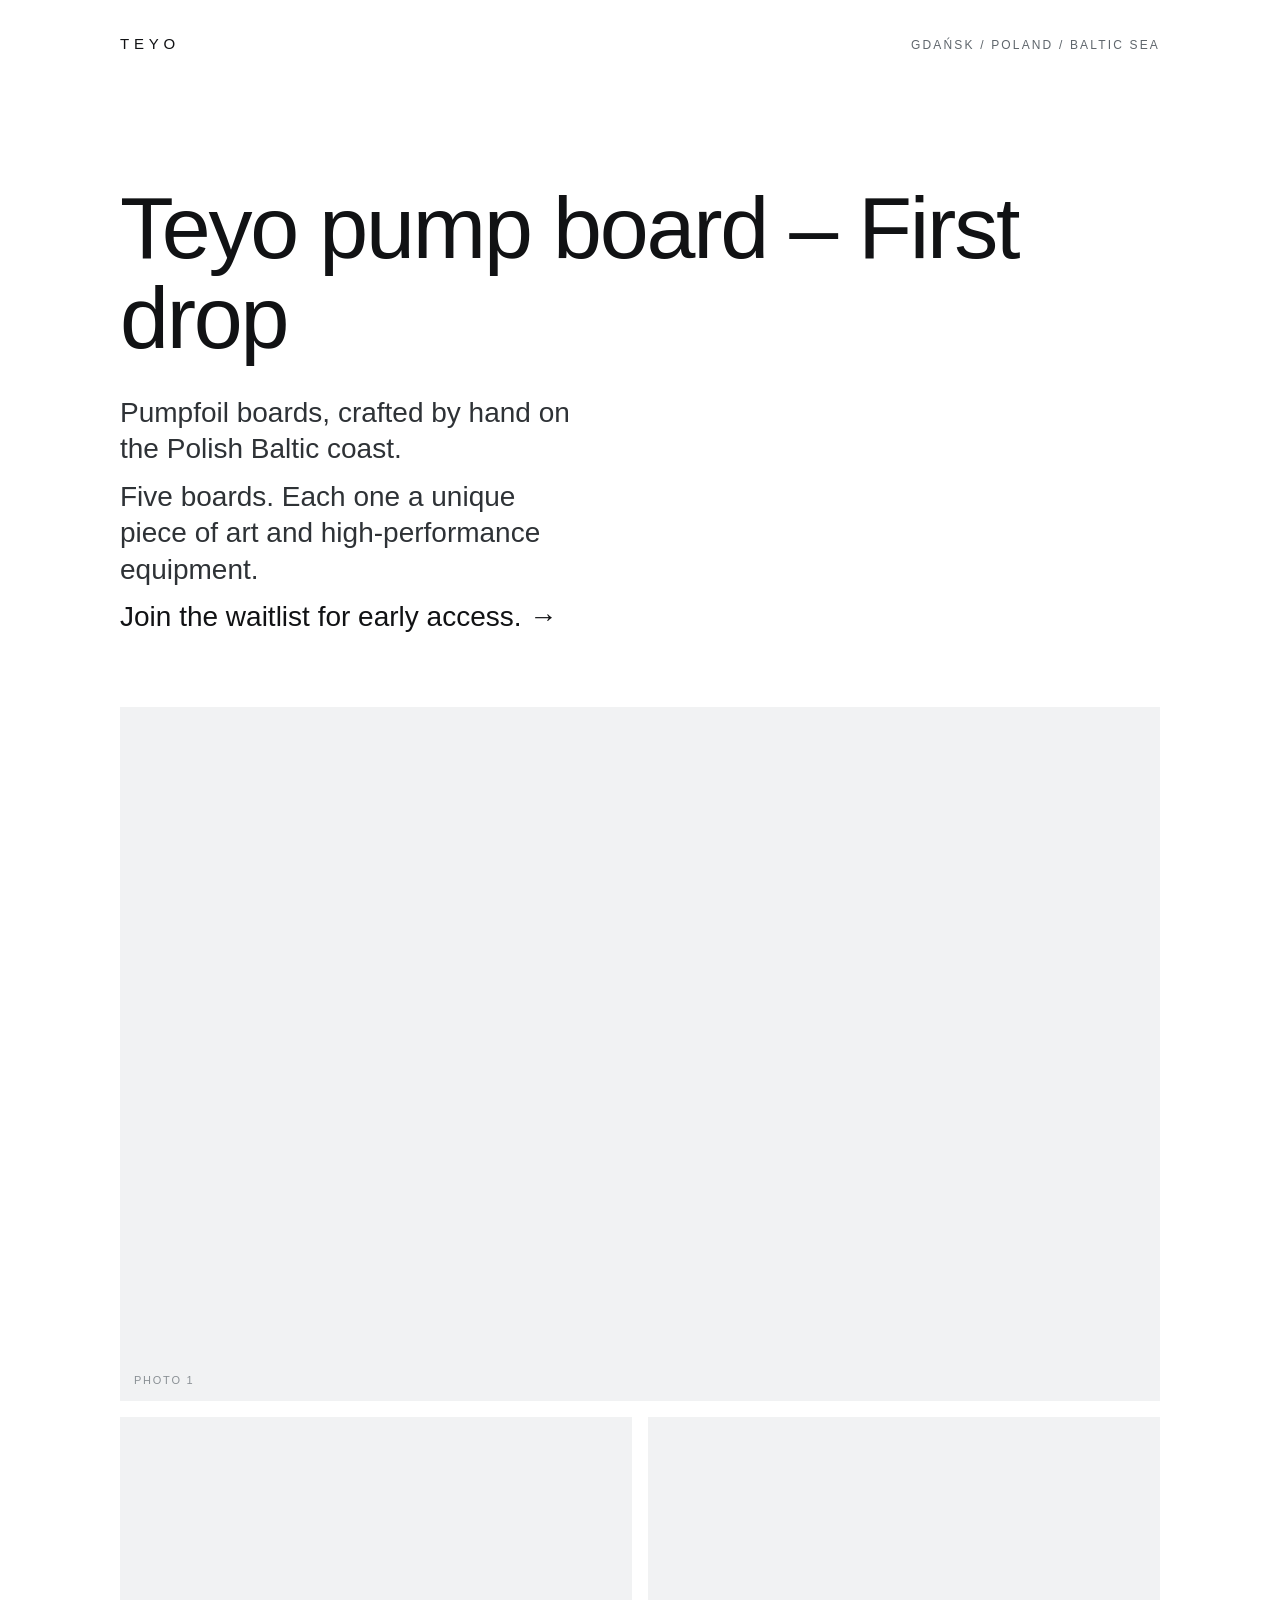
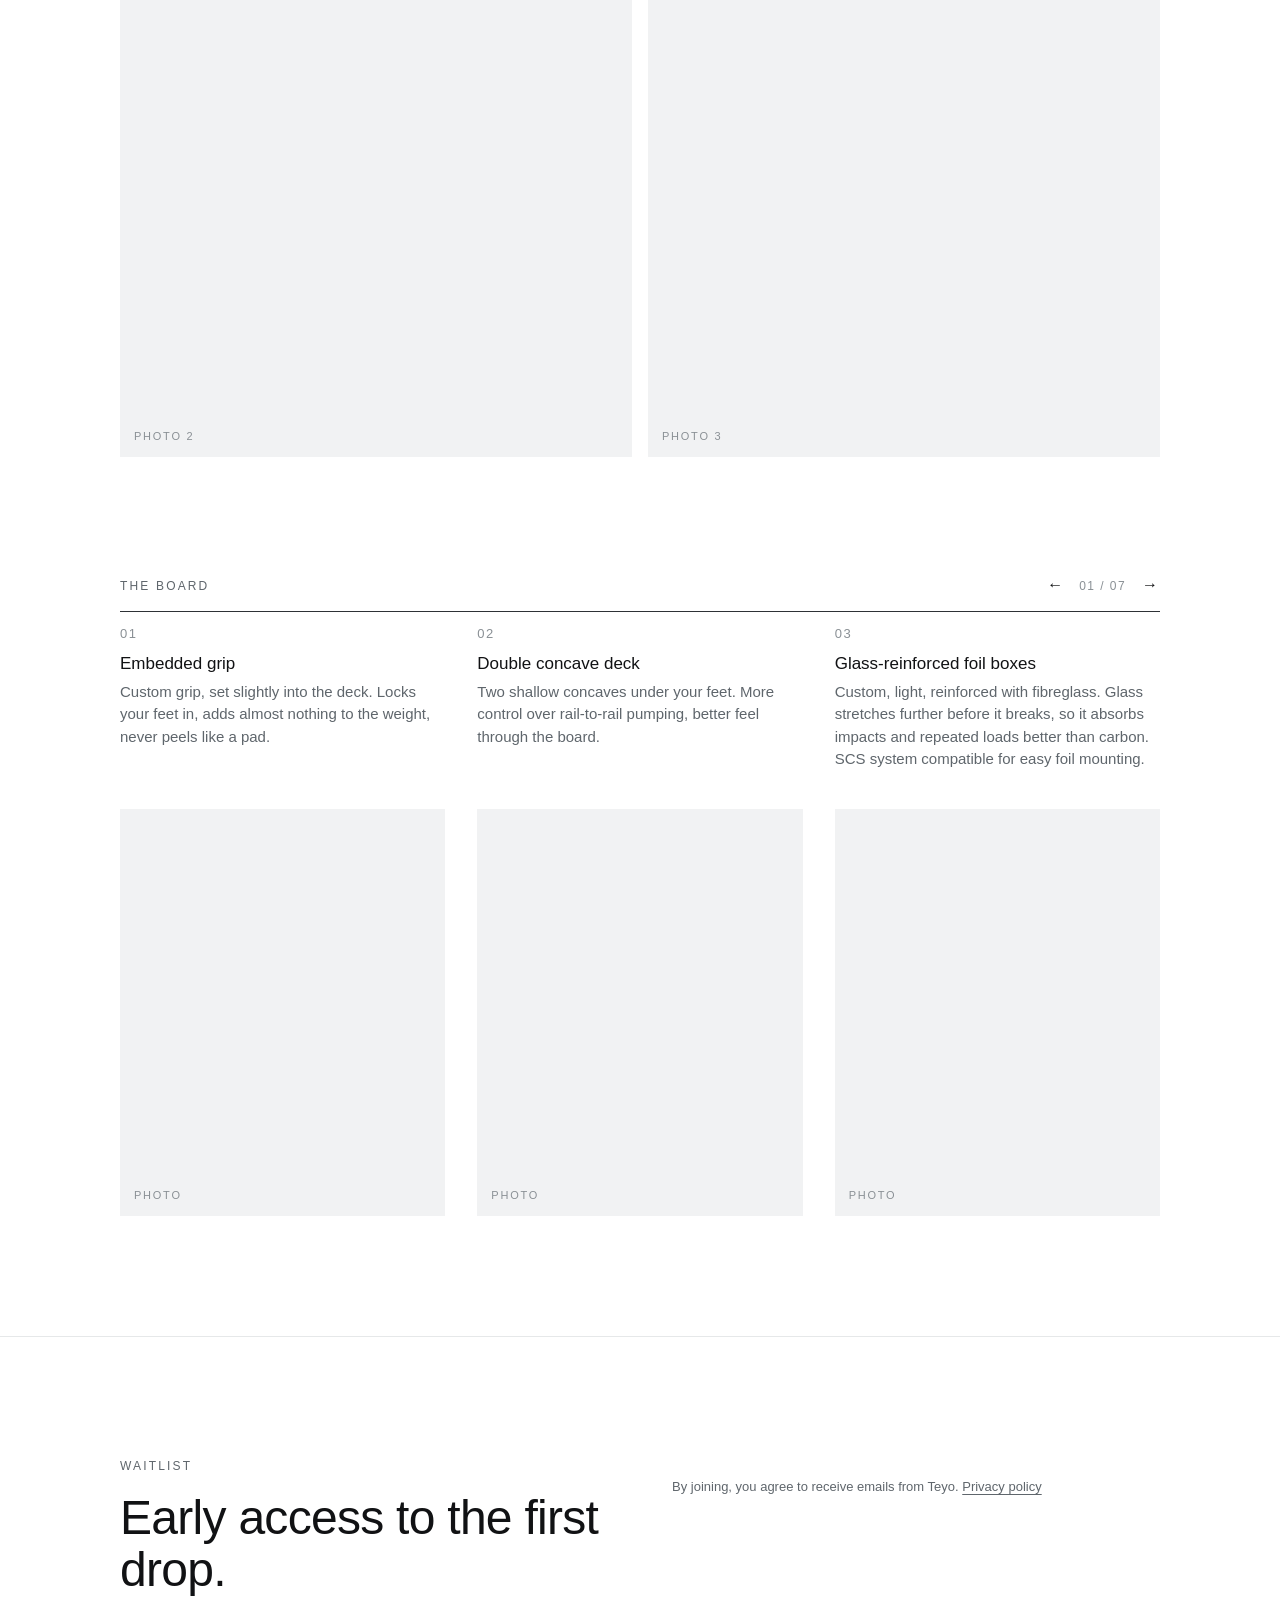
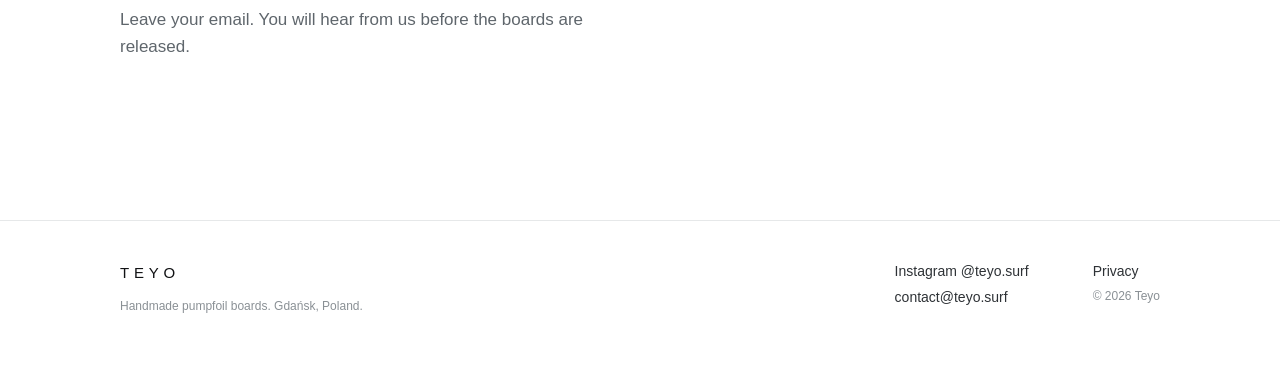
==== index.html @ 2f9813ae "Replace features with 7 board features Co-Authored-By: Claude Opus 5.5 <noreply@anthropic.com> Claud" ====
<!doctype html>
<html lang="en">
<head>
  <meta charset="utf-8">
  <meta name="viewport" content="width=device-width, initial-scale=1">
  <title>Teyo pump board – First drop</title>
  <meta name="description" content="Handmade pumpfoil boards from the Baltic coast, Gdańsk. First drop: five numbered boards. Join the waitlist for early access.">
  <link rel="canonical" href="https://teyo.surf/">
  <meta name="theme-color" content="#ffffff">

  <link rel="icon" href="favicon.svg" type="image/svg+xml">
  <link rel="icon" href="favicon-32.png" type="image/png" sizes="32x32">
  <link rel="apple-touch-icon" href="apple-touch-icon.png">

  <meta property="og:type" content="website">
  <meta property="og:site_name" content="Teyo">
  <meta property="og:url" content="https://teyo.surf/">
  <meta property="og:title" content="Teyo pump board – First drop">
  <meta property="og:description" content="Handmade pumpfoil boards from the Baltic coast. Five numbered boards. Join the waitlist for early access.">
  <meta property="og:image" content="https://teyo.surf/images/og.jpg">
  <meta property="og:image:width" content="1200">
  <meta property="og:image:height" content="630">
  <meta property="og:image:alt" content="Teyo pump board. First drop.">
  <meta property="og:locale" content="en_GB">
  <meta name="twitter:card" content="summary_large_image">

  <link rel="stylesheet" href="styles.css">
</head>
<body>
  <a class="skip" href="#waitlist">Skip to waitlist</a>

  <header class="topbar">
    <div class="wrap">
      <a class="wordmark" href="./">TEYO</a>
      <span class="label topbar__place">Gdańsk / Poland / Baltic sea</span>
    </div>
  </header>

  <main>
    <section class="intro">
      <div class="wrap">
        <h1>Teyo pump board – First drop</h1>
        <div class="intro__text">
          <p>Pumpfoil boards, crafted by hand on the Polish Baltic coast.</p>
          <p>Five boards. Each one a unique piece of art and high-performance equipment.</p>
          <p><a class="intro__link" href="#waitlist">Join the waitlist for early access. <span aria-hidden="true">&rarr;</span></a></p>
        </div>
      </div>
    </section>

    <!-- PHOTOS — put files at images/photo-1.jpg, photo-2.jpg, photo-3.jpg.
         Until a file exists, a grey placeholder is shown. Update alt text when you add them. -->
    <div class="wrap photos">
      <figure class="photo photo--wide" data-label="Photo 1">
        <img src="images/photo-1.jpg" alt="Teyo pump board" loading="lazy" onerror="this.remove()">
      </figure>
      <figure class="photo" data-label="Photo 2">
        <img src="images/photo-2.jpg" alt="Teyo pump board, detail" loading="lazy" onerror="this.remove()">
      </figure>
      <figure class="photo" data-label="Photo 3">
        <img src="images/photo-3.jpg" alt="Teyo pump board on the Baltic" loading="lazy" onerror="this.remove()">
      </figure>
    </div>

    <!-- FEATURES CAROUSEL
         Photos: images/feature-1.jpg … feature-7.jpg (grey placeholder until the file exists). -->
    <section class="features" aria-labelledby="features-label">
      <div class="wrap">
        <div class="features__head">
          <p class="label" id="features-label">The board</p>
          <div class="features__nav" hidden>
            <button type="button" class="features__btn" data-dir="-1" aria-label="Previous">&larr;</button>
            <span class="features__count" aria-live="polite">01 / 07</span>
            <button type="button" class="features__btn" data-dir="1" aria-label="Next">&rarr;</button>
          </div>
        </div>
        <ol class="features__track" tabindex="0">
          <li class="feature">
            <span class="feature__no">01</span>
            <h3 class="feature__title">Embedded grip</h3>
            <p class="feature__text">Custom grip, set slightly into the deck. Locks your feet in, adds almost nothing to the weight, never peels like a pad.</p>
            <figure class="photo feature__photo" data-label="Photo">
              <img src="images/feature-1.jpg" alt="" loading="lazy" onerror="this.remove()">
            </figure>
          </li>
          <li class="feature">
            <span class="feature__no">02</span>
            <h3 class="feature__title">Double concave deck</h3>
            <p class="feature__text">Two shallow concaves under your feet. More control over rail-to-rail pumping, better feel through the board.</p>
            <figure class="photo feature__photo" data-label="Photo">
              <img src="images/feature-2.jpg" alt="" loading="lazy" onerror="this.remove()">
            </figure>
          </li>
          <li class="feature">
            <span class="feature__no">03</span>
            <h3 class="feature__title">Glass-reinforced foil boxes</h3>
            <p class="feature__text">Custom, light, reinforced with fibreglass. Glass stretches further before it breaks, so it absorbs impacts and repeated loads better than carbon. SCS system compatible for easy foil mounting.</p>
            <figure class="photo feature__photo" data-label="Photo">
              <img src="images/feature-3.jpg" alt="" loading="lazy" onerror="this.remove()">
            </figure>
          </li>
          <li class="feature">
            <span class="feature__no">04</span>
            <h3 class="feature__title">Bottom channels</h3>
            <p class="feature__text">Longitudinal channels laminated into the bottom work as ribs, reinforcing the bottom skin and adding torsional stiffness while keeping the weight down.</p>
            <figure class="photo feature__photo" data-label="Photo">
              <img src="images/feature-4.jpg" alt="" loading="lazy" onerror="this.remove()">
            </figure>
          </li>
          <li class="feature">
            <span class="feature__no">05</span>
            <h3 class="feature__title">Original artwork</h3>
            <p class="feature__text">Every graphic is drawn by hand by the shaper, a painter by training, so no two boards look the same. A board with a soul, built first and foremost for top performance on the water.</p>
            <figure class="photo feature__photo" data-label="Photo">
              <img src="images/feature-5.jpg" alt="" loading="lazy" onerror="this.remove()">
            </figure>
          </li>
          <li class="feature">
            <span class="feature__no">06</span>
            <h3 class="feature__title">Durable carbon–PVC sandwich</h3>
            <p class="feature__text">A dense, closed-cell 80 kg/m³ PVC foam core. With carbon skins top and bottom, reinforced under the foil boxes, it forms a stiff, durable sandwich that does not soak up water.</p>
            <figure class="photo feature__photo" data-label="Photo">
              <img src="images/feature-6.jpg" alt="" loading="lazy" onerror="this.remove()">
            </figure>
          </li>
          <li class="feature">
            <span class="feature__no">07</span>
            <h3 class="feature__title">Light by design</h3>
            <p class="feature__text">Every gram was questioned, from the core to the grip. Less mass means less inertia: the board reacts instantly to every pump, carries speed more efficiently and swings naturally under your feet.</p>
            <figure class="photo feature__photo" data-label="Photo">
              <img src="images/feature-7.jpg" alt="" loading="lazy" onerror="this.remove()">
            </figure>
          </li>
        </ol>
      </div>
    </section>

    <section class="waitlist" id="waitlist" aria-labelledby="waitlist-title">
      <div class="wrap">
        <div>
          <p class="label">Waitlist</p>
          <h2 id="waitlist-title">Early access to the first drop.</h2>
          <p class="waitlist__lead">Leave your email. You will hear from us before the boards are released.</p>
        </div>

        <div class="waitlist__form">
          <!-- KIT FORM (JavaScript embed) -->
          <script async data-uid="64d6f48a3a" src="https://teyo-surf.kit.com/64d6f48a3a/index.js"></script>
          <!-- END KIT FORM -->

          <p class="waitlist__note">By joining, you agree to receive emails from Teyo. <a href="privacy.html">Privacy policy</a></p>
        </div>
      </div>
    </section>
  </main>

  <footer class="footer">
    <div class="wrap footer__grid">
      <div>
        <a class="wordmark" href="./">TEYO</a>
        <p class="footer__small">Handmade pumpfoil boards. Gdańsk, Poland.</p>
      </div>
      <ul>
        <li><a href="https://www.instagram.com/teyo.surf/" rel="noopener">Instagram @teyo.surf</a></li>
        <li><a href="mailto:contact@teyo.surf">contact@teyo.surf</a></li>
      </ul>
      <ul>
        <li><a href="privacy.html">Privacy</a></li>
        <li class="footer__small">© 2026 Teyo</li>
      </ul>
    </div>
  </footer>

  <script>
    (function () {
      var track = document.querySelector('.features__track');
      var nav = document.querySelector('.features__nav');
      var count = document.querySelector('.features__count');
      var items = track.children;
      var total = String(items.length).padStart(2, '0');
      function step() { return items[1].offsetLeft - items[0].offsetLeft; }
      function update() {
        nav.hidden = track.scrollWidth <= track.clientWidth + 1;
        var i = Math.round(track.scrollLeft / step());
        if (track.scrollLeft + track.clientWidth >= track.scrollWidth - 2) i = items.length - 1;
        count.textContent = String(i + 1).padStart(2, '0') + ' / ' + total;
      }
      nav.addEventListener('click', function (e) {
        var b = e.target.closest('button');
        if (b) track.scrollBy({ left: step() * b.dataset.dir, behavior: 'smooth' });
      });
      track.addEventListener('scroll', update, { passive: true });
      window.addEventListener('resize', update);
      update();
    })();
  </script>
</body>
</html>
---- styles.css ----
/* Teyo — teyo.surf */

:root {
  --black: #111214;
  --graphite: #2e3236;
  --grey-1: #5f666c;
  --grey-2: #8a9095;
  --grey-3: #c9cdd0;
  --grey-4: #e6e8e9;
  --grey-5: #f1f2f3;
  --white: #ffffff;

  --font: -apple-system, BlinkMacSystemFont, "Helvetica Neue", Helvetica, Arial, sans-serif;
  --gutter: 20px;
  --max: 1120px;
}

*,
*::before,
*::after { box-sizing: border-box; }

html { -webkit-text-size-adjust: 100%; }

body {
  margin: 0;
  font-family: var(--font);
  font-size: 17px;
  line-height: 1.55;
  color: var(--graphite);
  background: var(--white);
  -webkit-font-smoothing: antialiased;
}

img { display: block; max-width: 100%; }

a { color: inherit; text-underline-offset: 3px; text-decoration-thickness: 1px; }
a:hover { opacity: .65; }

:focus-visible { outline: 1px solid currentColor; outline-offset: 3px; }

.wrap {
  width: 100%;
  max-width: var(--max);
  margin: 0 auto;
  padding: 0 var(--gutter);
}

.label {
  margin: 0;
  font-size: 12px;
  letter-spacing: .18em;
  text-transform: uppercase;
  color: var(--grey-1);
}

.wordmark {
  font-size: 15px;
  font-weight: 500;
  letter-spacing: .32em;
  text-decoration: none;
  color: var(--black);
}

.skip { position: absolute; left: -9999px; }
.skip:focus { left: var(--gutter); top: 12px; z-index: 10; background: var(--white); padding: 6px 10px; }

/* Top bar */

.topbar .wrap {
  display: flex;
  justify-content: space-between;
  align-items: baseline;
  gap: 16px;
  padding-top: 22px;
  padding-bottom: 22px;
}

.topbar__place { text-align: right; }

/* Intro */

.intro { padding: 56px 0 48px; }

.intro h1 {
  margin: 0 0 32px;
  font-size: clamp(38px, 10vw, 88px);
  font-weight: 300;
  line-height: 1.02;
  letter-spacing: -.025em;
  color: var(--black);
}

.intro h1 span { display: block; color: var(--grey-1); }

.intro__text {
  max-width: 30ch;
  font-size: clamp(20px, 4.6vw, 28px);
  font-weight: 300;
  line-height: 1.3;
}

.intro__text p { margin: 0 0 .4em; }
.intro__text p:last-child { margin: 0; }

.intro__link {
  color: var(--black);
  text-decoration: none;
}
.intro__link span { display: inline-block; transition: transform .2s; }
.intro__link:hover { opacity: 1; }
.intro__link:hover span { transform: translateX(4px); }

/* Photos — grey placeholder until the image file exists */

.photos {
  display: grid;
  gap: 12px;
  padding-bottom: 72px;
}

.photo {
  position: relative;
  margin: 0;
  aspect-ratio: 4 / 5;
  background: var(--grey-5);
  overflow: hidden;
}

.photo--wide { aspect-ratio: 3 / 2; }

.photo::before {
  content: attr(data-label);
  position: absolute;
  left: 14px;
  bottom: 12px;
  font-size: 11px;
  letter-spacing: .16em;
  text-transform: uppercase;
  color: var(--grey-2);
}

.photo img {
  position: absolute;
  inset: 0;
  width: 100%;
  height: 100%;
  object-fit: cover;
}

/* Features carousel */

.features { padding-bottom: 88px; }

.features__head {
  display: flex;
  justify-content: space-between;
  align-items: baseline;
  gap: 16px;
}

.features__head .label { white-space: nowrap; }

.features__nav {
  display: flex;
  align-items: baseline;
  gap: 14px;
}
.features__nav[hidden] { display: none; }

.features__btn {
  padding: 0 2px;
  font: inherit;
  font-size: 16px;
  line-height: 1;
  color: var(--black);
  background: none;
  border: 0;
  cursor: pointer;
}
.features__btn:hover { opacity: .55; }

.features__count {
  white-space: nowrap;
  font-size: 12px;
  letter-spacing: .12em;
  color: var(--grey-2);
  font-variant-numeric: tabular-nums;
}

.features__track {
  display: grid;
  grid-auto-flow: column;
  grid-auto-columns: 78%;
  gap: 24px;
  margin: 16px 0 0;
  padding: 0;
  list-style: none;
  border-top: 1px solid var(--graphite);
  overflow-x: auto;
  scroll-snap-type: x mandatory;
  overscroll-behavior-x: contain;
  scrollbar-width: none;
}
.features__track::-webkit-scrollbar { display: none; }

.feature {
  display: flex;
  flex-direction: column;
  padding-top: 12px;
  scroll-snap-align: start;
}

.feature__no {
  display: block;
  font-size: 13px;
  letter-spacing: .12em;
  color: var(--grey-2);
  font-variant-numeric: tabular-nums;
}

.feature__title {
  margin: 6px 0 4px;
  font-size: 17px;
  font-weight: 500;
  color: var(--black);
}

.feature__photo { margin-top: 16px; }

.feature__text {
  flex: 1;
  margin: 0;
  font-size: 15px;
  line-height: 1.5;
  color: var(--grey-1);
}

@media (min-width: 760px) {
  .features { padding-bottom: 120px; }
  .features__track {
    grid-auto-columns: calc((100% - 2 * 32px) / 3);
    gap: 32px;
  }
}

/* Waitlist */

.waitlist {
  border-top: 1px solid var(--grey-4);
  padding: 72px 0 88px;
}

.waitlist h2 {
  margin: 16px 0 10px;
  font-size: clamp(30px, 7vw, 48px);
  font-weight: 300;
  line-height: 1.1;
  letter-spacing: -.015em;
  color: var(--black);
}

.waitlist__lead { margin: 0 0 32px; color: var(--grey-1); }

.waitlist__form { max-width: 460px; }

.waitlist__note {
  margin: 20px 0 0;
  font-size: 13px;
  color: var(--grey-1);
}

/* Footer */

.footer {
  border-top: 1px solid var(--grey-4);
  padding: 40px 0 44px;
  font-size: 14px;
}

.footer__grid { display: grid; gap: 18px; }

.footer ul { margin: 0; padding: 0; list-style: none; }
.footer li + li { margin-top: 4px; }
.footer a { text-decoration: none; }
.footer a:hover { text-decoration: underline; opacity: 1; }
.footer__small { color: var(--grey-2); font-size: 12px; }

@media (min-width: 760px) {
  :root { --gutter: 40px; }

  .topbar .wrap { padding-top: 32px; padding-bottom: 32px; }
  .intro { padding: 96px 0 72px; }

  .photos {
    grid-template-columns: 1fr 1fr;
    gap: 16px;
    padding-bottom: 120px;
  }
  .photo--wide { grid-column: 1 / -1; }

  .waitlist { padding: 120px 0 128px; }
  .waitlist .wrap {
    display: grid;
    grid-template-columns: 1fr 1fr;
    gap: 64px;
  }

  .footer__grid {
    grid-template-columns: 1fr auto auto;
    gap: 64px;
    align-items: start;
  }
}

/* Privacy page */

.legal { padding: 40px 0 96px; }
.legal .wrap { max-width: 720px; }

.legal h1 {
  margin: 0 0 8px;
  font-size: clamp(32px, 7vw, 48px);
  font-weight: 300;
  letter-spacing: -.015em;
  line-height: 1.1;
  color: var(--black);
}

.legal h2 {
  margin: 44px 0 10px;
  font-size: 13px;
  font-weight: 500;
  letter-spacing: .14em;
  text-transform: uppercase;
  color: var(--black);
}

.legal ul { padding-left: 1.1em; }
.legal li { margin-bottom: 4px; }
.legal .updated { color: var(--grey-2); font-size: 14px; margin: 0; }

/* Kit form overrides
   Kit ships its own styles (and inline styles), so these use !important.
   Works for both the JavaScript embed and the HTML embed. */

.waitlist .formkit-form {
  max-width: none !important;
  margin: 0 !important;
  padding: 0 !important;
  background: transparent !important;
  border: 0 !important;
  border-radius: 0 !important;
  box-shadow: none !important;
  font-family: var(--font) !important;
  color: var(--graphite) !important;
}

.waitlist .formkit-form [data-style],
.waitlist .formkit-form .formkit-column {
  display: block !important;
  width: 100% !important;
  min-height: 0 !important;
  margin: 0 !important;
  padding: 0 !important;
  background: none !important;
}

.waitlist .formkit-form .formkit-header,
.waitlist .formkit-form .formkit-subheader,
.waitlist .formkit-form .formkit-guarantee,
.waitlist .formkit-form .formkit-disclaimer,
.waitlist .formkit-form .formkit-background { display: none !important; }

.waitlist .formkit-form .formkit-fields,
.waitlist .formkit-form [data-element="fields"] {
  display: flex !important;
  flex-direction: column !important;
  flex-wrap: nowrap !important;
  gap: 12px !important;
  margin: 0 !important;
}

.waitlist .formkit-form .formkit-field,
.waitlist .formkit-form .formkit-submit {
  flex: 0 0 auto !important;
  width: 100% !important;
  margin: 0 !important;
}

.waitlist .formkit-form .formkit-input,
.waitlist .formkit-form .formkit-select,
.waitlist .formkit-form select,
.waitlist .formkit-form input[type="text"],
.waitlist .formkit-form input[type="email"] {
  width: 100% !important;
  height: 52px !important;
  margin: 0 !important;
  padding: 0 2px !important;
  font-family: var(--font) !important;
  font-size: 17px !important;
  font-weight: 400 !important;
  line-height: 1.3 !important;
  color: var(--black) !important;
  background: transparent !important;
  border: 0 !important;
  border-bottom: 1px solid var(--grey-3) !important;
  border-radius: 0 !important;
  box-shadow: none !important;
  outline: none !important;
  -webkit-appearance: none !important;
  appearance: none !important;
}

.waitlist .formkit-form .formkit-input::placeholder {
  color: var(--grey-2) !important;
  opacity: 1 !important;
}

.waitlist .formkit-form .formkit-input:focus,
.waitlist .formkit-form select:focus {
  border-bottom-color: var(--black) !important;
}

.waitlist .formkit-form select {
  padding-right: 28px !important;
  background-image: url("data:image/svg+xml,%3Csvg xmlns='http://www.w3.org/2000/svg' width='12' height='8' viewBox='0 0 12 8'%3E%3Cpath d='M1 1l5 5 5-5' fill='none' stroke='%238a9095' stroke-width='1.2'/%3E%3C/svg%3E") !important;
  background-repeat: no-repeat !important;
  background-position: right 4px center !important;
  cursor: pointer;
}

.waitlist .formkit-form .formkit-input:-webkit-autofill {
  -webkit-text-fill-color: var(--black) !important;
  -webkit-box-shadow: 0 0 0 100px var(--white) inset !important;
}

.waitlist .formkit-form .formkit-submit {
  position: relative !important;
  height: 52px !important;
  margin-top: 16px !important;
  padding: 0 24px !important;
  font-family: var(--font) !important;
  font-size: 13px !important;
  font-weight: 500 !important;
  letter-spacing: .18em !important;
  text-transform: uppercase !important;
  color: var(--white) !important;
  background: var(--black) !important;
  border: 1px solid var(--black) !important;
  border-radius: 0 !important;
  box-shadow: none !important;
  cursor: pointer;
  transition: background .2s, color .2s;
}

.waitlist .formkit-form .formkit-submit:hover {
  color: var(--black) !important;
  background: transparent !important;
}

.waitlist .formkit-form .formkit-submit > span {
  display: block !important;
  padding: 0 !important;
  background: none !important;
  transition: none !important;
}

.waitlist .formkit-form .formkit-submit:hover > span,
.waitlist .formkit-form .formkit-submit:focus > span { background: none !important; }

.waitlist .formkit-form .formkit-spinner { display: none; }
.waitlist .formkit-form[data-active] .formkit-spinner { display: flex; }

.waitlist .formkit-form .formkit-alert {
  margin: 0 0 16px !important;
  padding: 12px 14px !important;
  font-size: 14px !important;
  text-align: left !important;
  border-radius: 0 !important;
  list-style: none !important;
}

.waitlist .formkit-form .formkit-alert:empty { display: none !important; }

.waitlist .formkit-form .formkit-alert-success {
  color: var(--graphite) !important;
  background: var(--grey-5) !important;
  border: 1px solid var(--grey-4) !important;
}

.waitlist .formkit-form .formkit-alert-error {
  color: var(--graphite) !important;
  background: transparent !important;
  border: 1px solid var(--grey-3) !important;
}

.waitlist .formkit-form .formkit-powered-by-convertkit-container {
  justify-content: flex-start !important;
  margin: 12px 0 0 !important;
  opacity: .4;
}

.waitlist .formkit-form .formkit-powered-by-convertkit {
  transform: scale(.65) !important;
  transform-origin: left center !important;
}
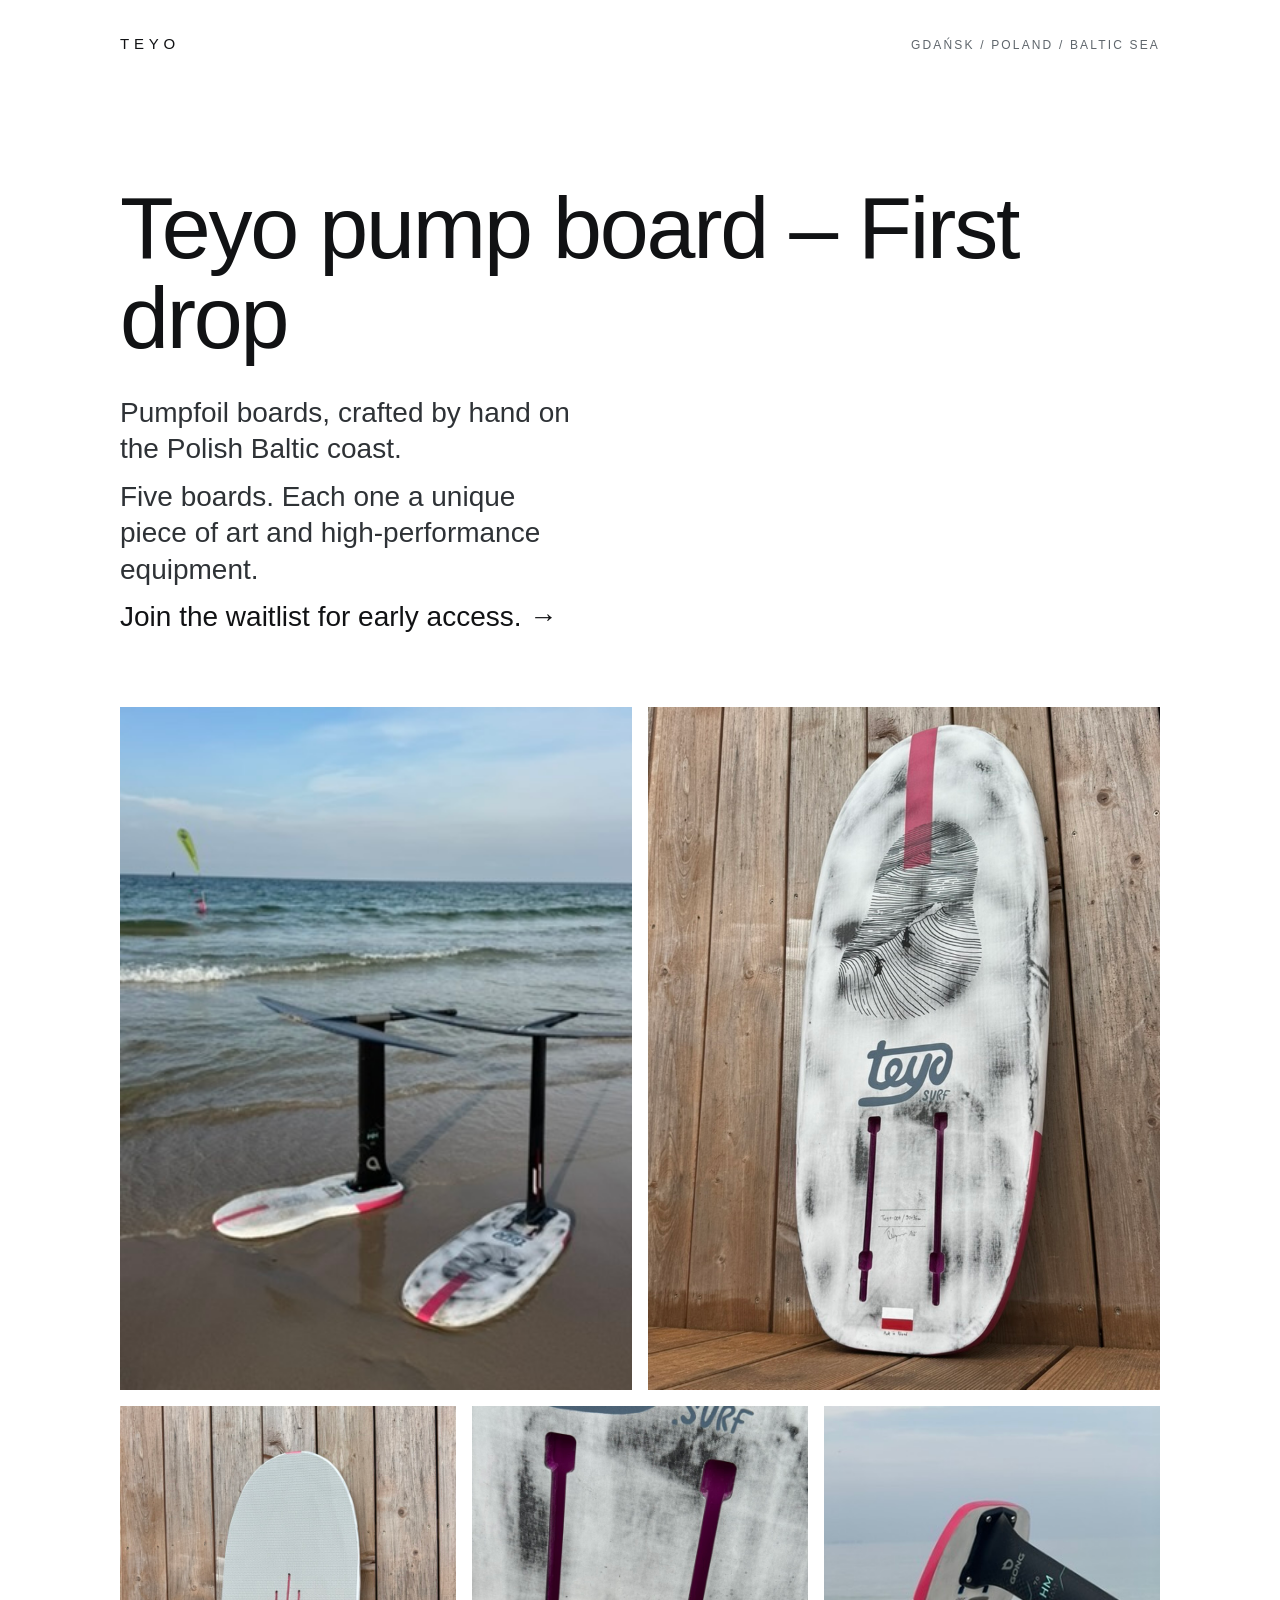
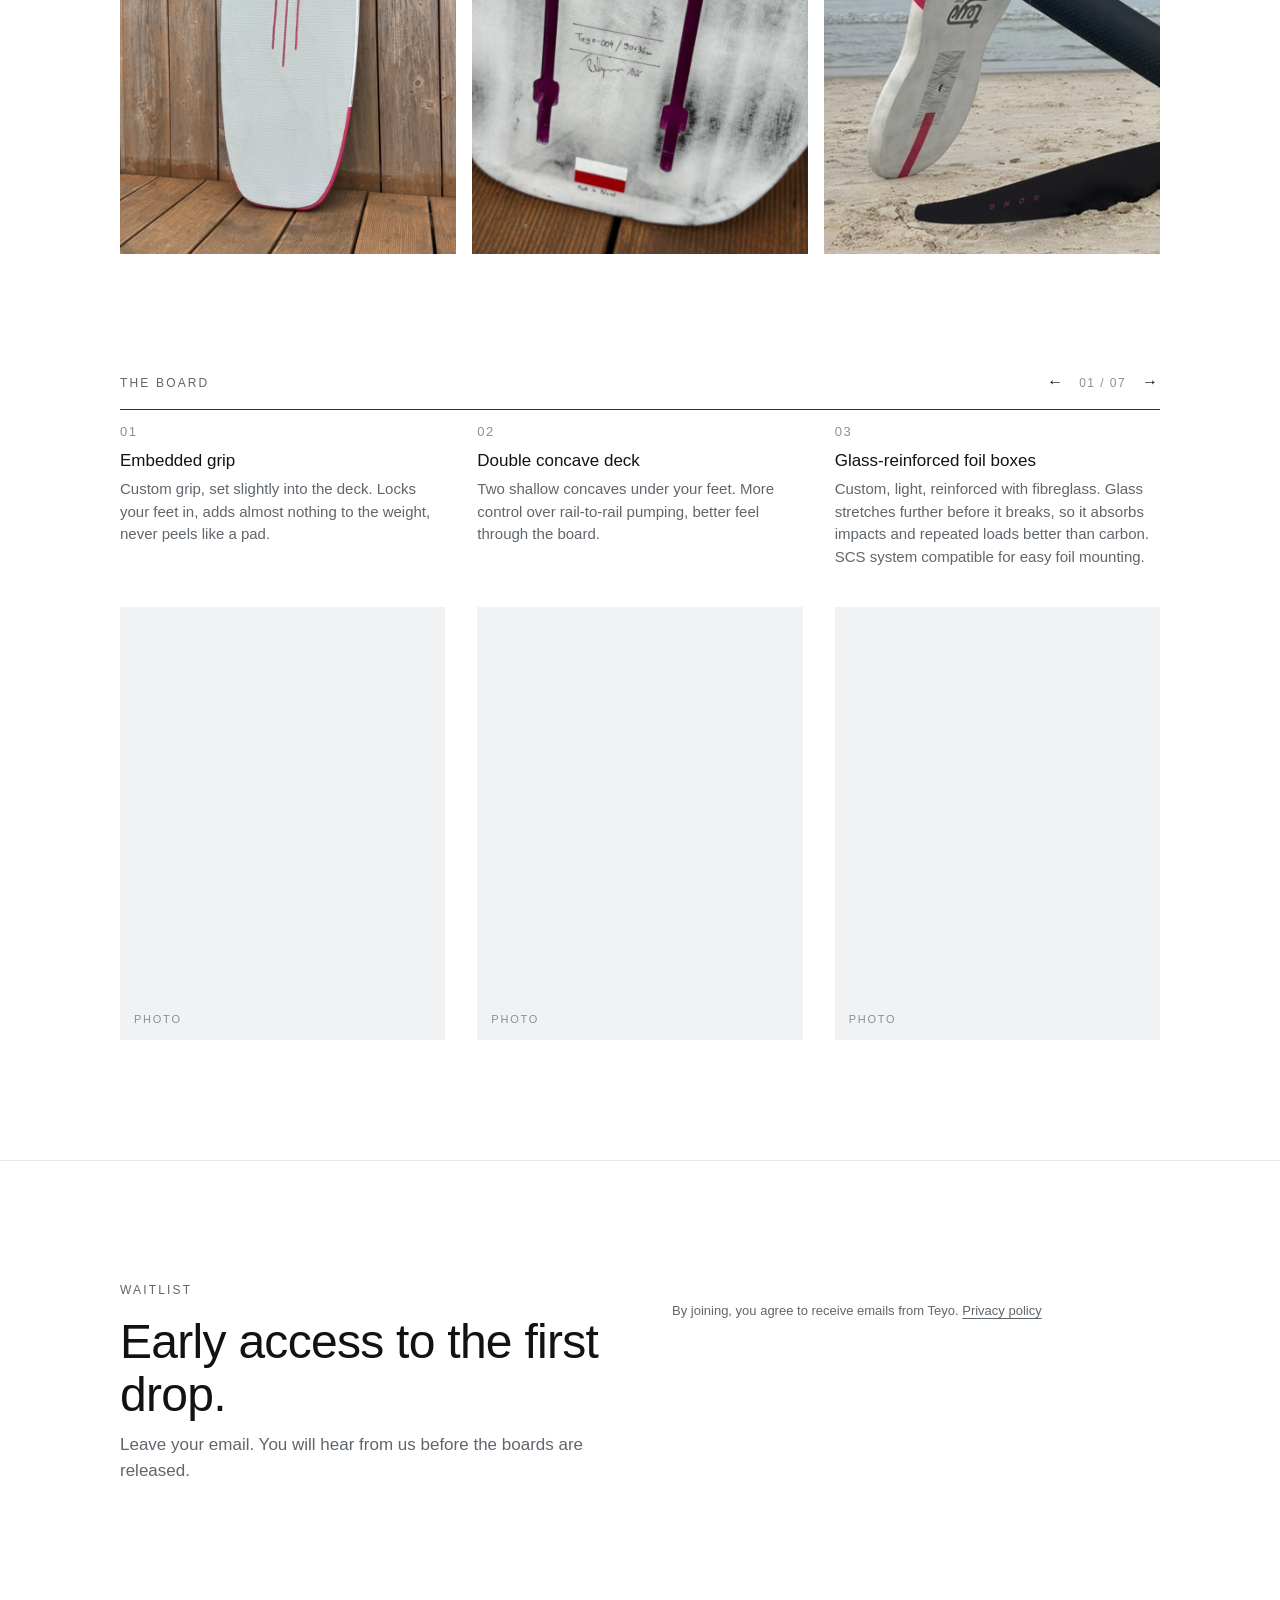
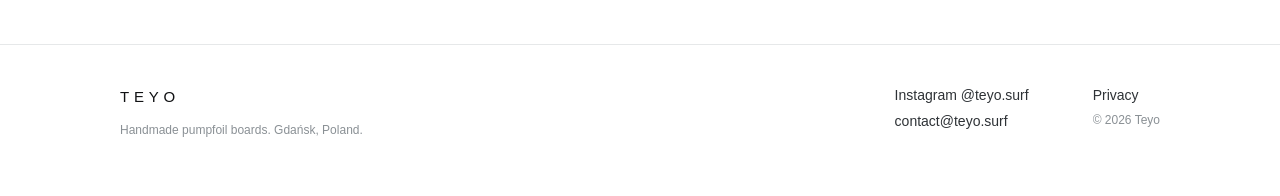
==== commit d9be4820: "Photo grid: five board photos Co-Authored-By: Claude Opus 5.5 <noreply@anthropic.com>" ====
--- a/index.html
+++ b/index.html
@@ -48,17 +48,22 @@
       </div>
     </section>
 
-    <!-- PHOTOS — put files at images/photo-1.jpg, photo-2.jpg, photo-3.jpg.
-         Until a file exists, a grey placeholder is shown. Update alt text when you add them. -->
+    <!-- PHOTOS — images/photo-1.jpg … photo-5.jpg (3:4). A grey placeholder shows if a file is missing. -->
     <div class="wrap photos">
-      <figure class="photo photo--wide" data-label="Photo 1">
-        <img src="images/photo-1.jpg" alt="Teyo pump board" loading="lazy" onerror="this.remove()">
+      <figure class="photo" data-label="Photo 1">
+        <img src="images/photo-1.jpg" alt="Two Teyo boards with foils at the Baltic shore" width="768" height="1024" loading="lazy" onerror="this.remove()">
       </figure>
       <figure class="photo" data-label="Photo 2">
-        <img src="images/photo-2.jpg" alt="Teyo pump board, detail" loading="lazy" onerror="this.remove()">
+        <img src="images/photo-2.jpg" alt="The bottom of a Teyo board" width="768" height="1024" loading="lazy" onerror="this.remove()">
       </figure>
       <figure class="photo" data-label="Photo 3">
-        <img src="images/photo-3.jpg" alt="Teyo pump board on the Baltic" loading="lazy" onerror="this.remove()">
+        <img src="images/photo-3.jpg" alt="The grey deck pad of a Teyo board" width="768" height="1024" loading="lazy" onerror="this.remove()">
+      </figure>
+      <figure class="photo" data-label="Photo 4">
+        <img src="images/photo-4.jpg" alt="Board number Teyo-004, signed, made in Poland" width="768" height="1024" loading="lazy" onerror="this.remove()">
+      </figure>
+      <figure class="photo" data-label="Photo 5">
+        <img src="images/photo-5.jpg" alt="Teyo board with a foil on the beach" width="768" height="1024" loading="lazy" onerror="this.remove()">
       </figure>
     </div>
 
--- a/styles.css
+++ b/styles.css
@@ -114,19 +114,21 @@
 
 .photos {
   display: grid;
-  gap: 12px;
+  grid-template-columns: 1fr 1fr;
+  gap: 8px;
   padding-bottom: 72px;
 }
 
 .photo {
   position: relative;
   margin: 0;
-  aspect-ratio: 4 / 5;
+  aspect-ratio: 3 / 4;
   background: var(--grey-5);
   overflow: hidden;
 }
 
-.photo--wide { aspect-ratio: 3 / 2; }
+/* Mobile: first photo full width, then a 2 × 2 grid */
+.photos .photo:first-child { grid-column: 1 / -1; }
 
 .photo::before {
   content: attr(data-label);
@@ -291,12 +293,14 @@
   .topbar .wrap { padding-top: 32px; padding-bottom: 32px; }
   .intro { padding: 96px 0 72px; }
 
+  /* Desktop: two large photos, then three */
   .photos {
-    grid-template-columns: 1fr 1fr;
+    grid-template-columns: repeat(6, 1fr);
     gap: 16px;
     padding-bottom: 120px;
   }
-  .photo--wide { grid-column: 1 / -1; }
+  .photos .photo { grid-column: span 2; }
+  .photos .photo:nth-child(-n+2) { grid-column: span 3; }
 
   .waitlist { padding: 120px 0 128px; }
   .waitlist .wrap {
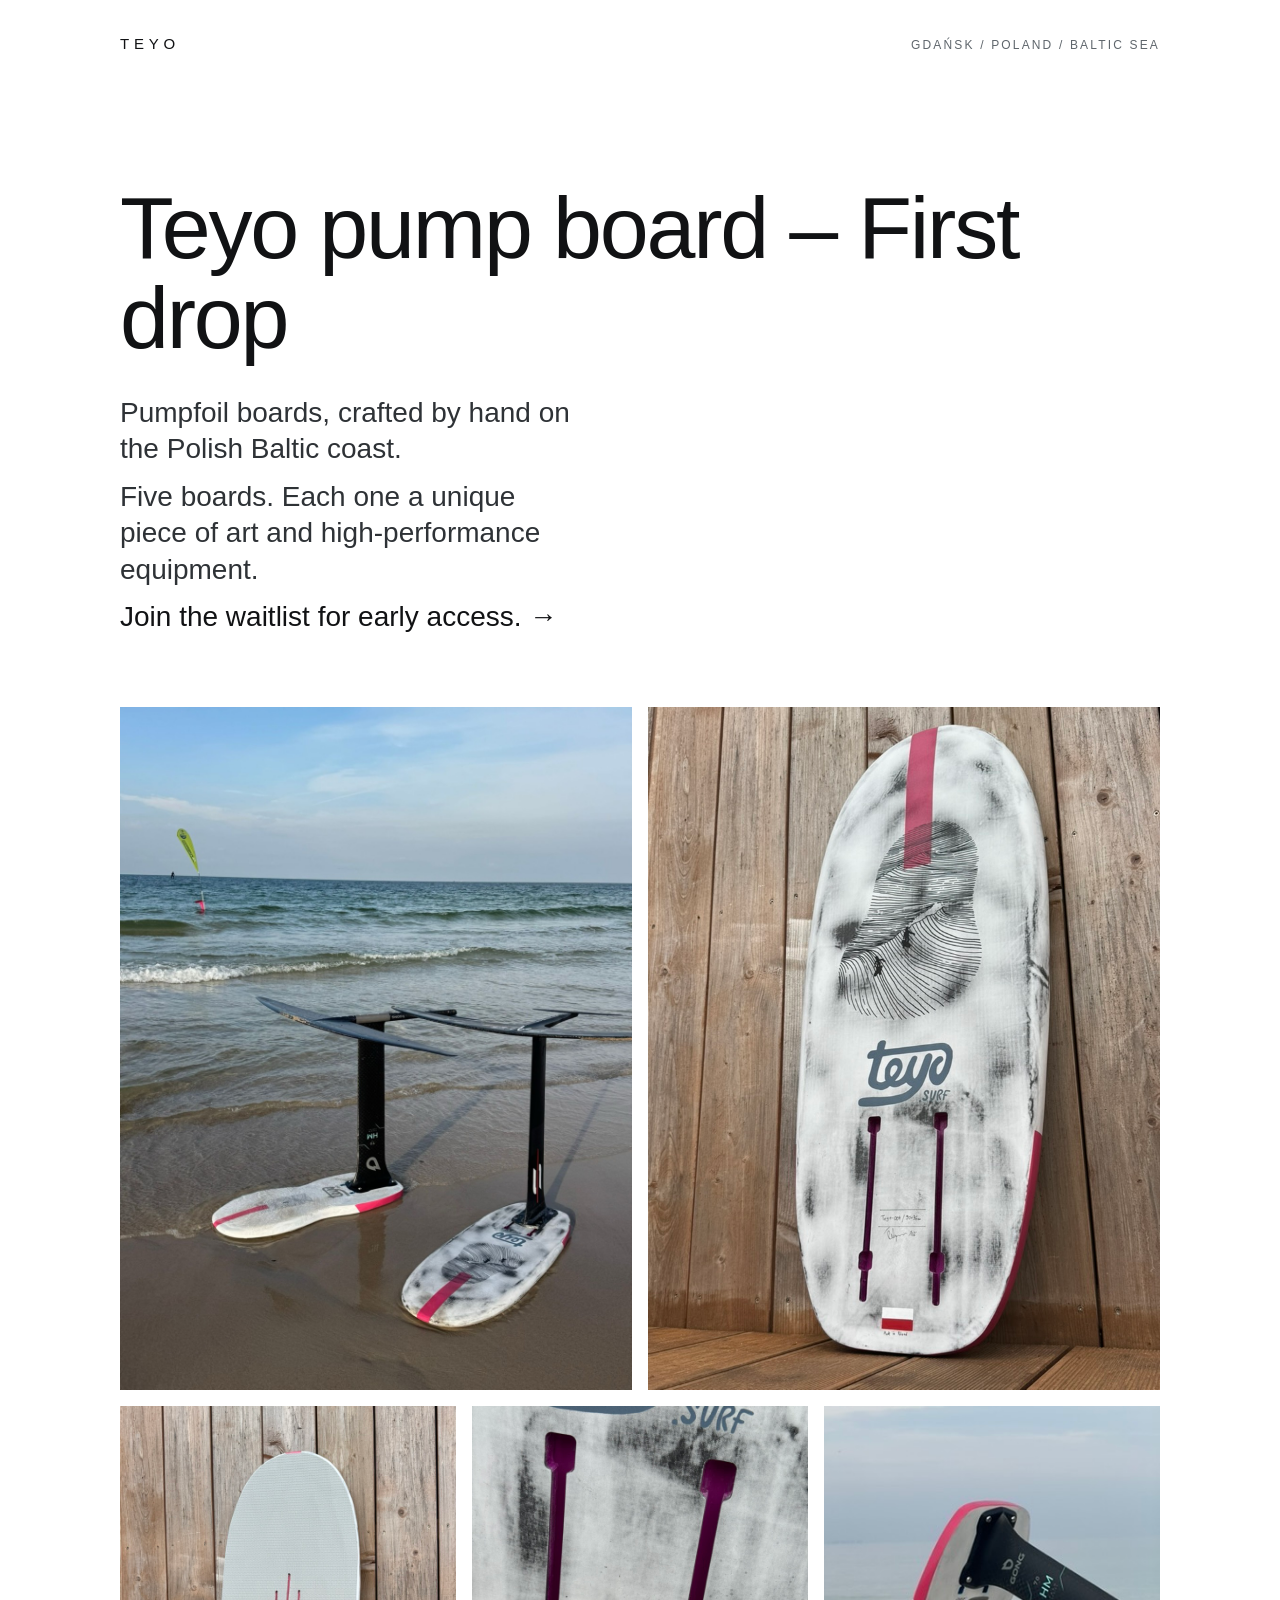
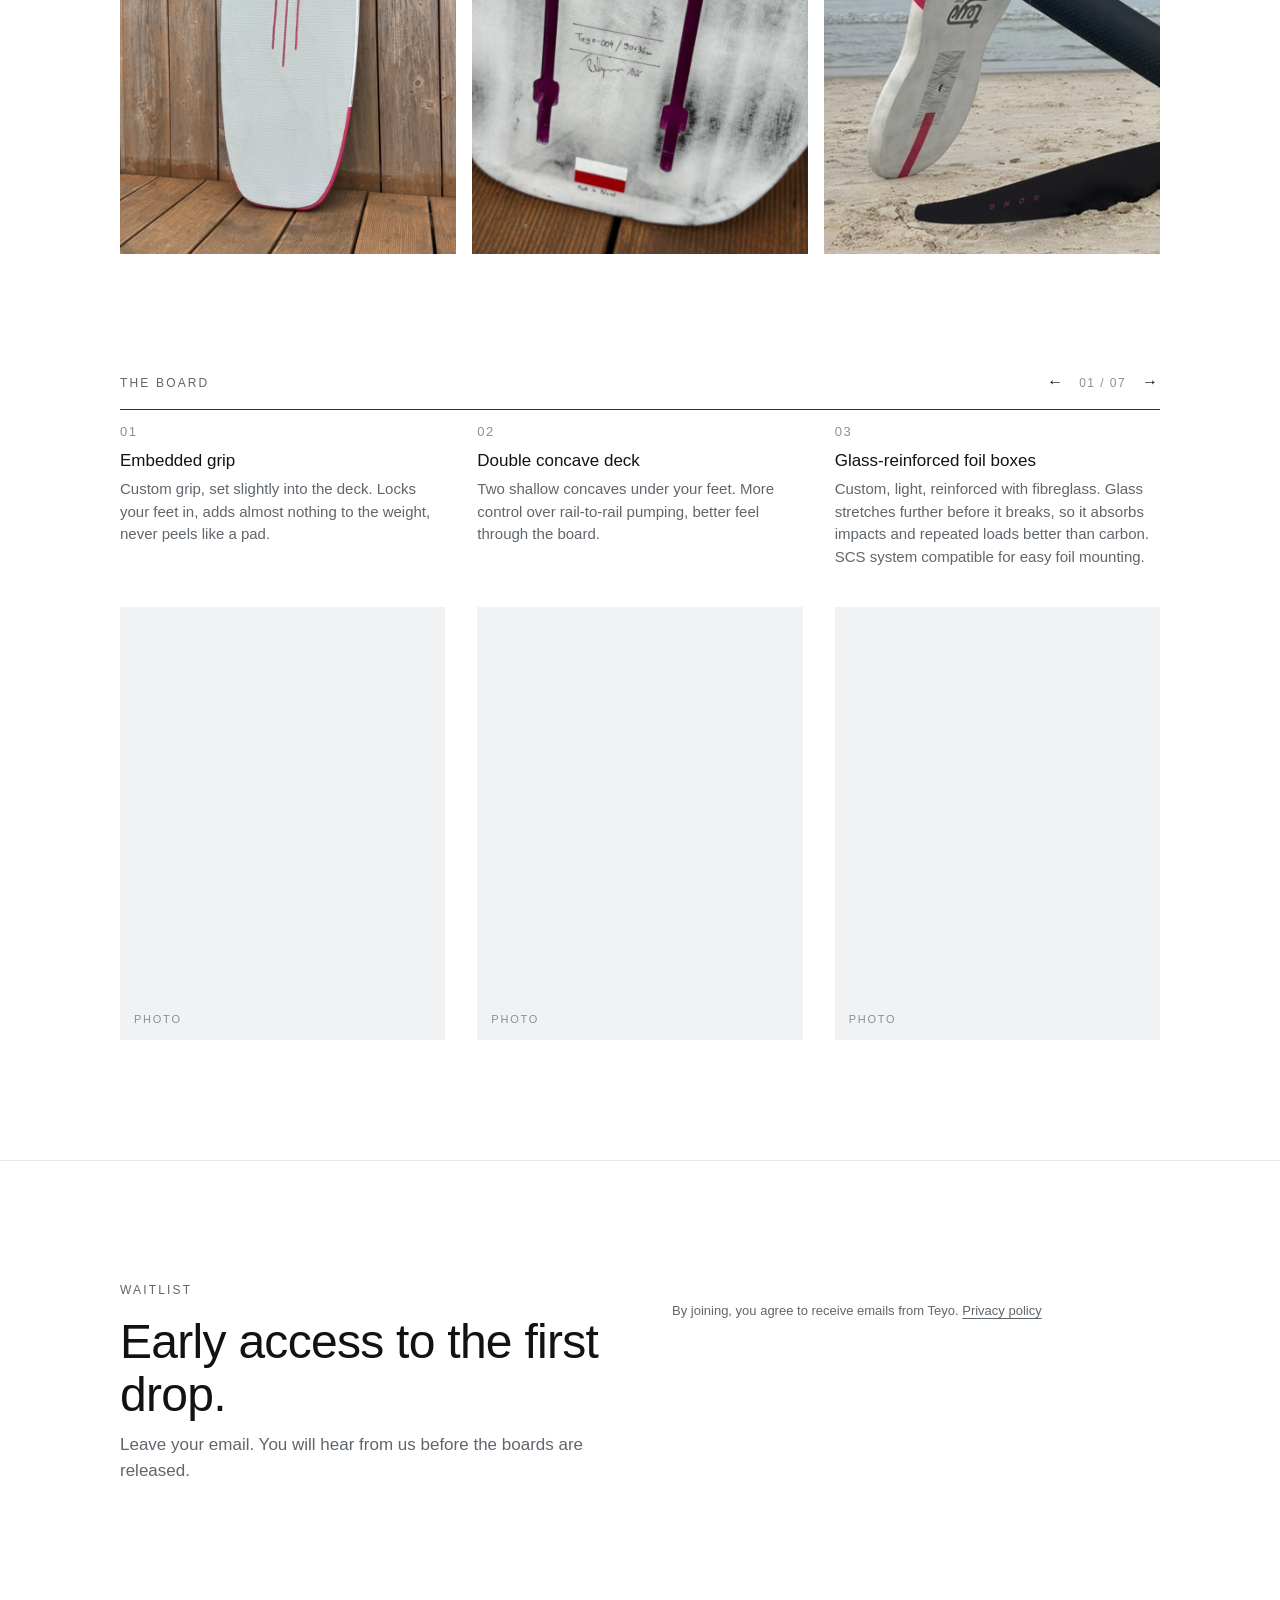
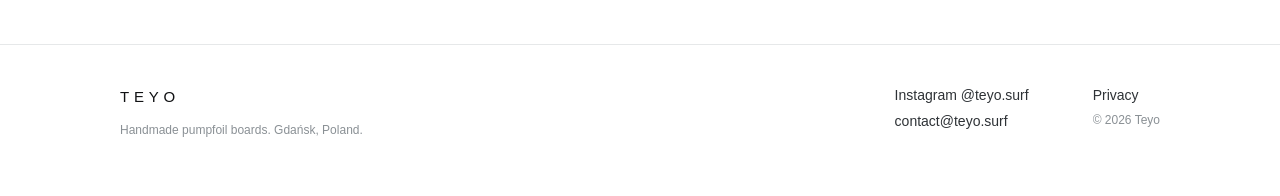
==== commit ddb41ca6: "Full-resolution first photo, click-to-enlarge photo lightbox Co-Authored-By: Claude Opus 5.5 <norepl" ====
--- a/index.html
+++ b/index.html
@@ -199,5 +199,40 @@
       update();
     })();
   </script>
+  <dialog class="lightbox" aria-label="Photo">
+    <button type="button" class="lightbox__close" aria-label="Close">&times;</button>
+    <img class="lightbox__img" src="" alt="">
+  </dialog>
+
+  <script>
+    (function () {
+      var box = document.querySelector('.lightbox');
+      var big = box.querySelector('.lightbox__img');
+      function open(img) {
+        if (!img.isConnected || !img.naturalWidth) return;
+        big.src = img.currentSrc || img.src;
+        big.alt = img.alt;
+        box.showModal();
+      }
+      document.querySelectorAll('.photo').forEach(function (fig) {
+        var img = fig.querySelector('img');
+        if (!img) return;
+        fig.classList.add('photo--zoom');
+        fig.tabIndex = 0;
+        fig.setAttribute('role', 'button');
+        fig.setAttribute('aria-label', 'Open photo' + (img.alt ? ': ' + img.alt : ''));
+        fig.addEventListener('click', function () { if (fig.querySelector('img')) open(img); });
+        fig.addEventListener('keydown', function (e) {
+          if ((e.key === 'Enter' || e.key === ' ') && fig.querySelector('img')) { e.preventDefault(); open(img); }
+        });
+        img.addEventListener('error', function () {
+          fig.classList.remove('photo--zoom'); fig.removeAttribute('role'); fig.removeAttribute('tabindex'); fig.removeAttribute('aria-label');
+        });
+      });
+      box.querySelector('.lightbox__close').addEventListener('click', function () { box.close(); });
+      box.addEventListener('click', function (e) { if (e.target === box || e.target === big) box.close(); });
+      box.addEventListener('close', function () { big.removeAttribute('src'); });
+    })();
+  </script>
 </body>
 </html>
--- a/styles.css
+++ b/styles.css
@@ -148,6 +148,57 @@
   height: 100%;
   object-fit: cover;
 }
+
+.photo--zoom { cursor: zoom-in; }
+.photo--zoom:not(:has(img)) { cursor: default; }
+.photo--zoom img { transition: opacity .2s; }
+.photo--zoom:hover img { opacity: .92; }
+
+/* Lightbox */
+
+.lightbox {
+  width: 100vw;
+  height: 100vh;
+  height: 100dvh;
+  max-width: none;
+  max-height: none;
+  margin: 0;
+  padding: 0;
+  border: 0;
+  background: transparent;
+}
+
+.lightbox::backdrop { background: rgba(255, 255, 255, .98); }
+
+.lightbox[open] {
+  display: flex;
+  align-items: center;
+  justify-content: center;
+}
+
+.lightbox__img {
+  max-width: calc(100vw - 32px);
+  max-height: calc(100dvh - 96px);
+  width: auto;
+  height: auto;
+  object-fit: contain;
+  cursor: zoom-out;
+}
+
+.lightbox__close {
+  position: fixed;
+  top: 12px;
+  right: 12px;
+  width: 44px;
+  height: 44px;
+  padding: 0;
+  font: 300 32px/1 var(--font);
+  color: var(--black);
+  background: none;
+  border: 0;
+  cursor: pointer;
+}
+.lightbox__close:hover { opacity: .55; }
 
 /* Features carousel */
 
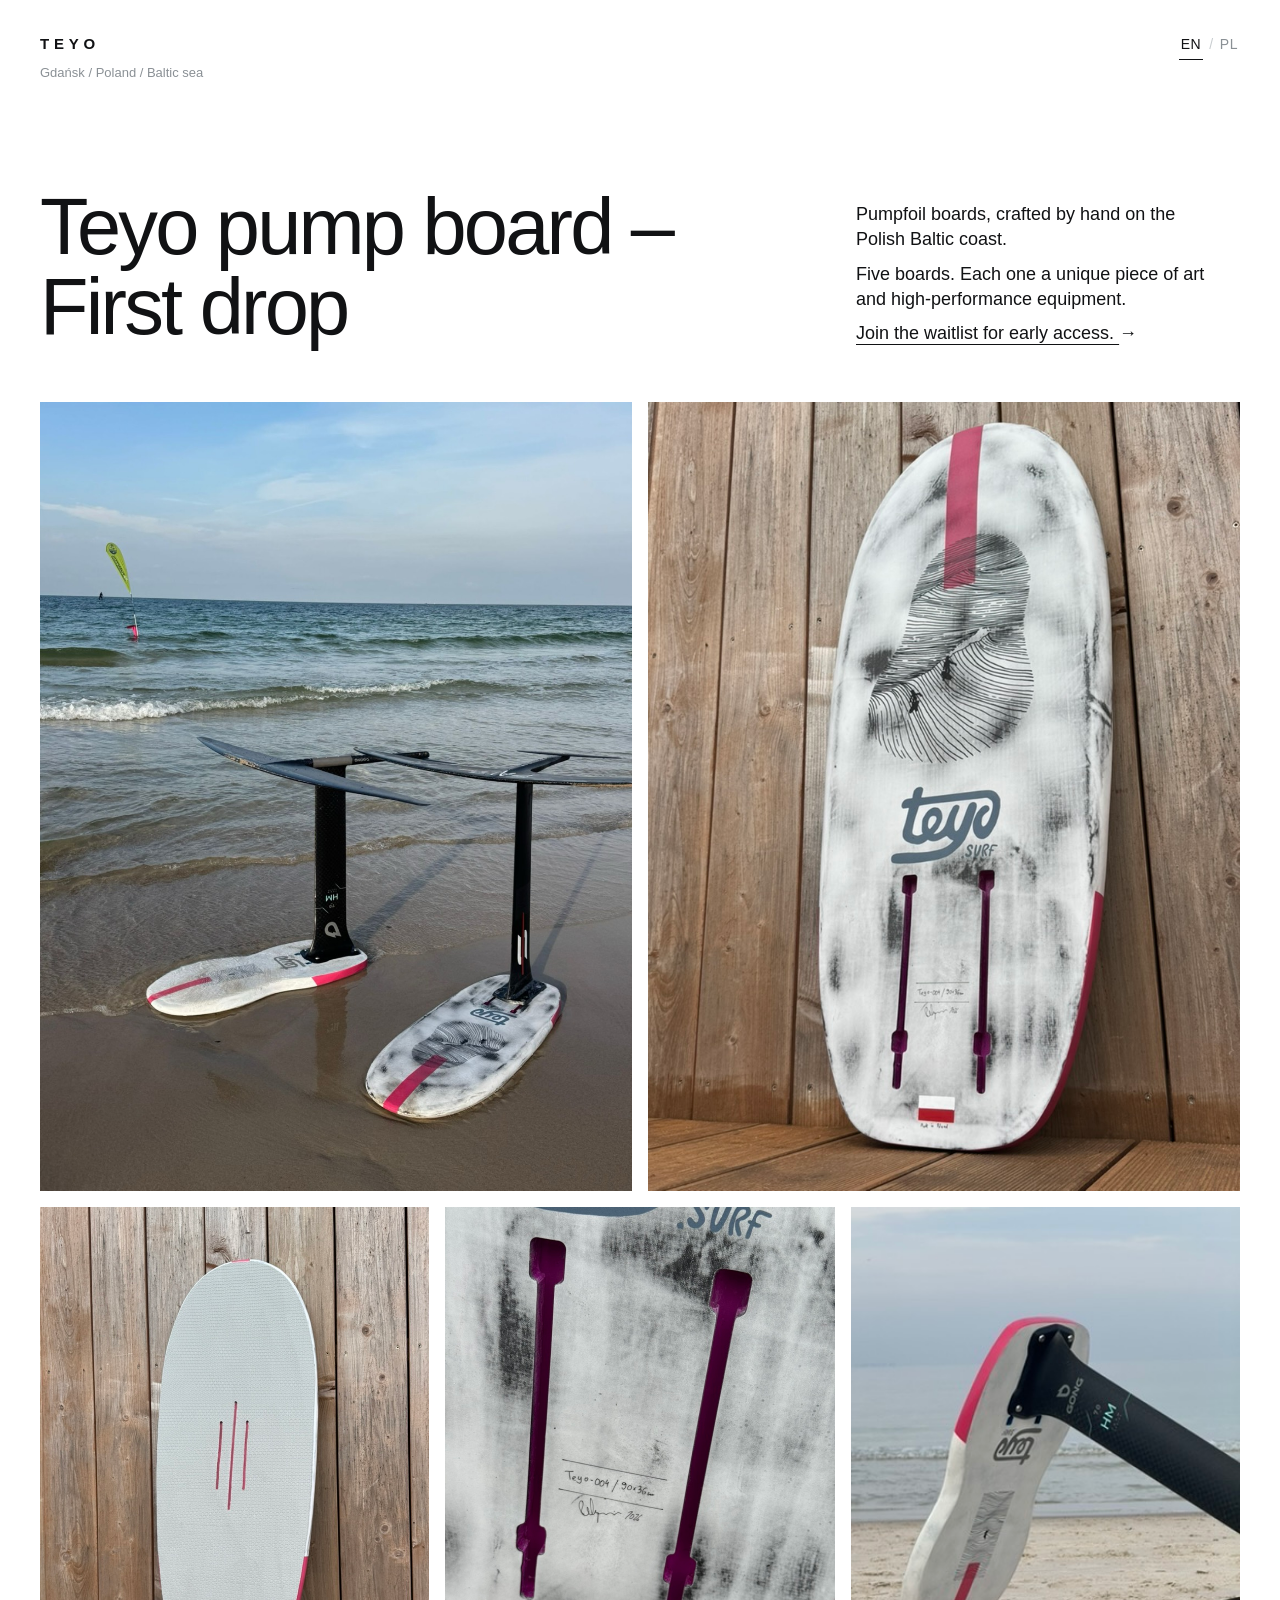
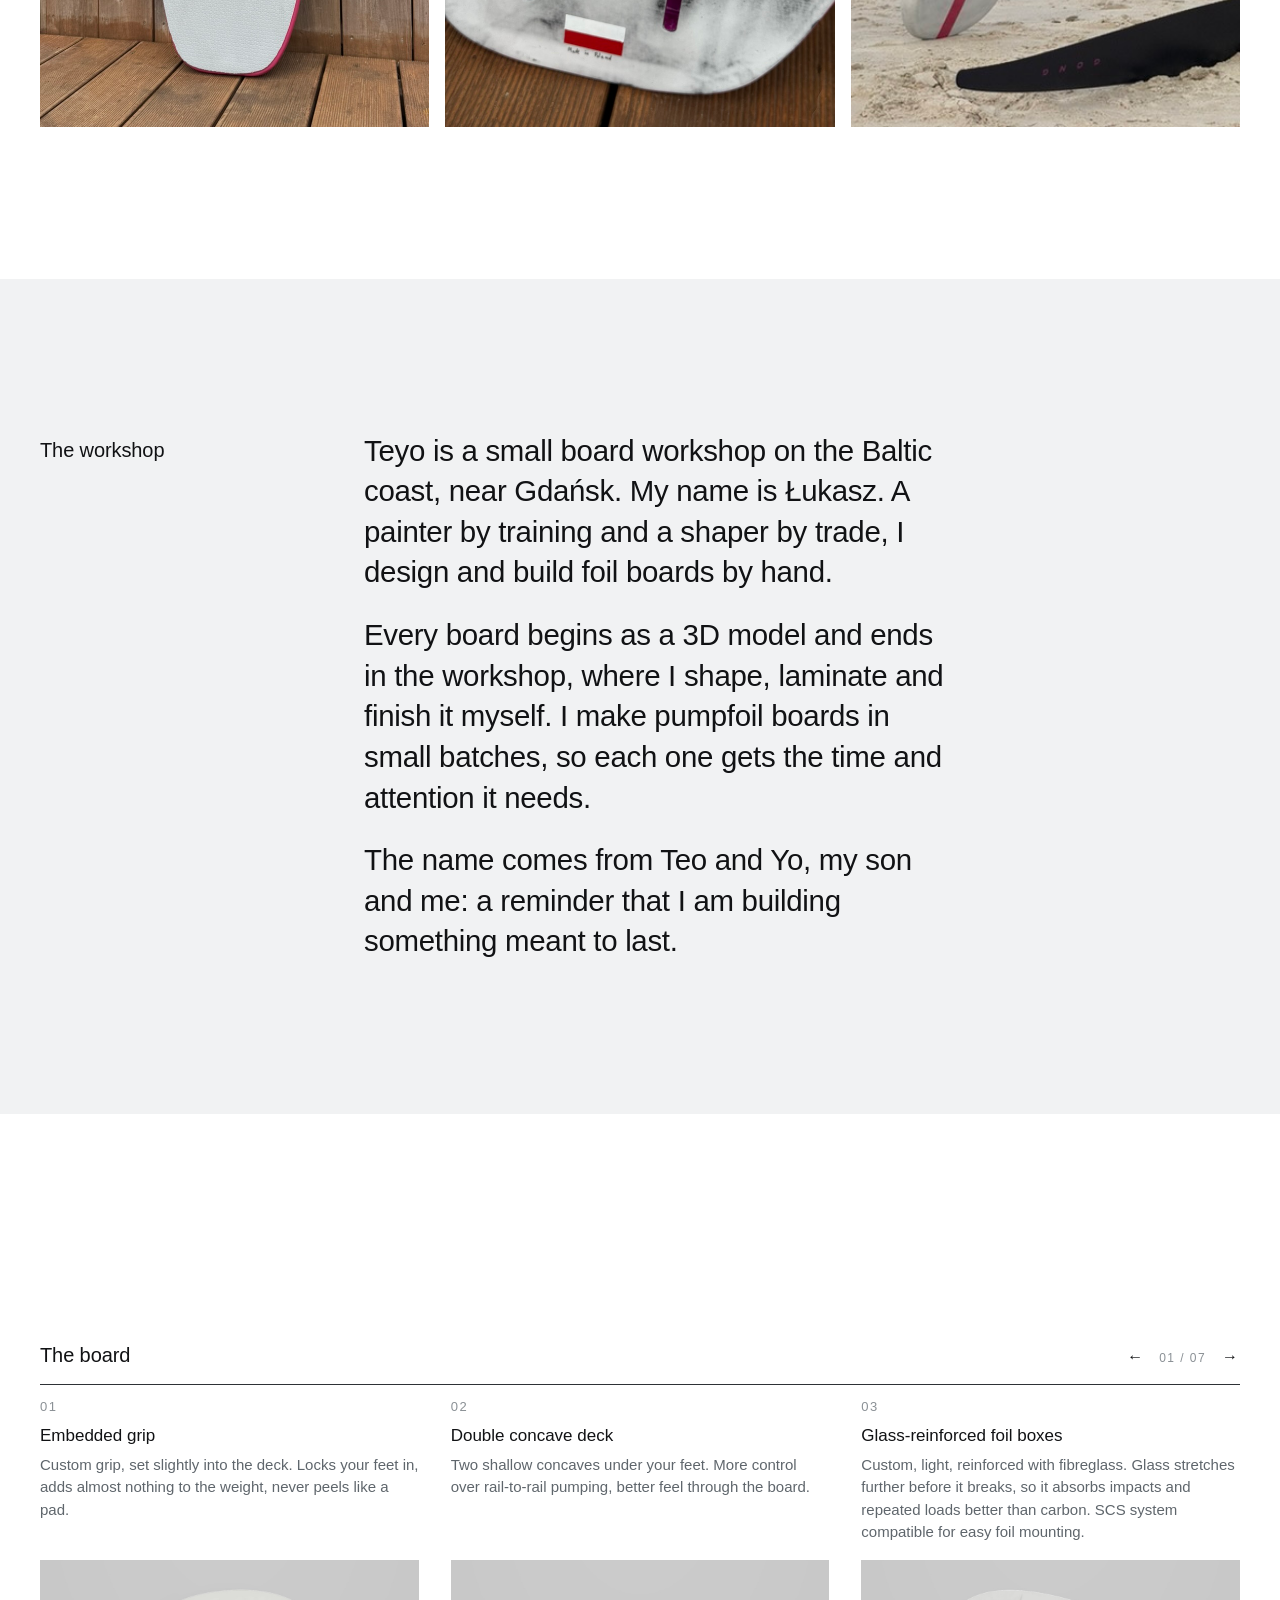
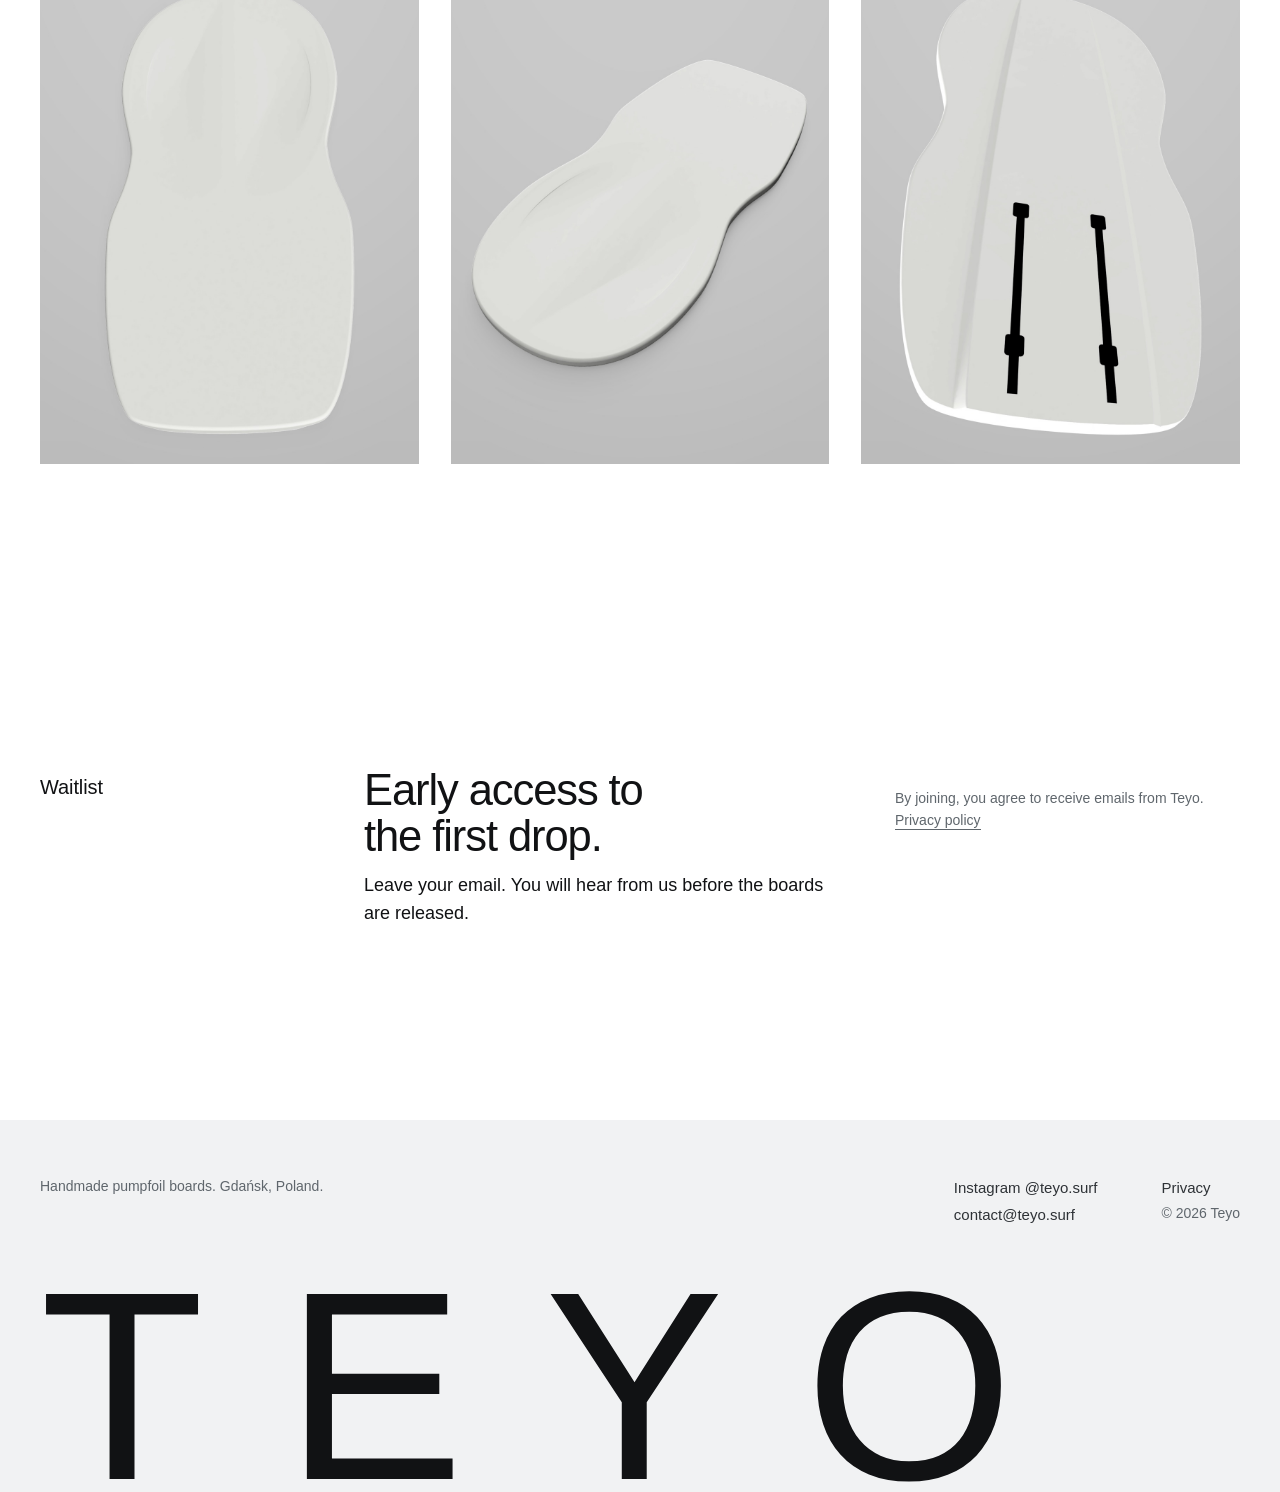
==== commit 52863d44: "Polish version, EN/PL switch, workshop section, carousel renders, design pass, micro-animations Co-A" ====
--- a/index.html
+++ b/index.html
@@ -6,7 +6,20 @@
   <title>Teyo pump board – First drop</title>
   <meta name="description" content="Handmade pumpfoil boards from the Baltic coast, Gdańsk. First drop: five numbered boards. Join the waitlist for early access.">
   <link rel="canonical" href="https://teyo.surf/">
+  <link rel="alternate" hreflang="en" href="https://teyo.surf/">
+  <link rel="alternate" hreflang="pl" href="https://teyo.surf/pl/">
+  <link rel="alternate" hreflang="x-default" href="https://teyo.surf/">
+  <!-- First visit with a Polish browser language: go to the Polish version.
+       A manual choice in the EN / PL switch is remembered and wins. -->
+  <script>
+    try {
+      if (!localStorage.getItem('teyo-lang') &&
+          (navigator.languages || [navigator.language]).some(function (l) { return /^pl\b/i.test(l); }))
+        location.replace('pl/' + location.hash);
+    } catch (e) {}
+  </script>
   <meta name="theme-color" content="#ffffff">
+  <script>document.documentElement.classList.add('js')</script>
 
   <link rel="icon" href="favicon.svg" type="image/svg+xml">
   <link rel="icon" href="favicon-32.png" type="image/png" sizes="32x32">
@@ -31,16 +44,22 @@
 
   <header class="topbar">
     <div class="wrap">
-      <a class="wordmark" href="./">TEYO</a>
-      <span class="label topbar__place">Gdańsk / Poland / Baltic sea</span>
+      <div class="brand">
+        <a class="wordmark" href="./">TEYO</a>
+        <span class="brand__place">Gdańsk / Poland / Baltic sea</span>
+      </div>
+      <nav class="lang label" aria-label="Language">
+        <a href="./" data-lang="en" aria-current="true">EN</a>
+        <a href="pl/" data-lang="pl" hreflang="pl" lang="pl">PL</a>
+      </nav>
     </div>
   </header>
 
   <main>
     <section class="intro">
-      <div class="wrap">
-        <h1>Teyo pump board – First drop</h1>
-        <div class="intro__text">
+      <div class="wrap intro__grid">
+        <h1 class="lines"><span class="line"><span data-line style="--i:0">Teyo pump board&nbsp;–</span></span> <span class="line"><span data-line style="--i:1">First drop</span></span></h1>
+        <div class="intro__text reveal" style="--d:3">
           <p>Pumpfoil boards, crafted by hand on the Polish Baltic coast.</p>
           <p>Five boards. Each one a unique piece of art and high-performance equipment.</p>
           <p><a class="intro__link" href="#waitlist">Join the waitlist for early access. <span aria-hidden="true">&rarr;</span></a></p>
@@ -50,42 +69,53 @@
 
     <!-- PHOTOS — images/photo-1.jpg … photo-5.jpg (3:4). A grey placeholder shows if a file is missing. -->
     <div class="wrap photos">
-      <figure class="photo" data-label="Photo 1">
+      <figure class="photo photo--drift reveal reveal--settle" style="--d:0" data-label="Photo 1">
         <img src="images/photo-1.jpg" alt="Two Teyo boards with foils at the Baltic shore" width="768" height="1024" loading="lazy" onerror="this.remove()">
       </figure>
-      <figure class="photo" data-label="Photo 2">
+      <figure class="photo reveal reveal--settle" style="--d:1" data-label="Photo 2">
         <img src="images/photo-2.jpg" alt="The bottom of a Teyo board" width="768" height="1024" loading="lazy" onerror="this.remove()">
       </figure>
-      <figure class="photo" data-label="Photo 3">
+      <figure class="photo reveal reveal--settle" style="--d:2" data-label="Photo 3">
         <img src="images/photo-3.jpg" alt="The grey deck pad of a Teyo board" width="768" height="1024" loading="lazy" onerror="this.remove()">
       </figure>
-      <figure class="photo" data-label="Photo 4">
+      <figure class="photo reveal reveal--settle" style="--d:0" data-label="Photo 4">
         <img src="images/photo-4.jpg" alt="Board number Teyo-004, signed, made in Poland" width="768" height="1024" loading="lazy" onerror="this.remove()">
       </figure>
-      <figure class="photo" data-label="Photo 5">
+      <figure class="photo reveal reveal--settle" style="--d:1" data-label="Photo 5">
         <img src="images/photo-5.jpg" alt="Teyo board with a foil on the beach" width="768" height="1024" loading="lazy" onerror="this.remove()">
       </figure>
     </div>
+
+    <section class="about" aria-labelledby="about-label">
+      <div class="wrap section-grid">
+        <h2 class="side-head reveal" id="about-label">The workshop</h2>
+        <div class="about__text">
+          <p class="reveal" style="--d:1">Teyo is a small board workshop on the Baltic coast, near Gdańsk. My name is Łukasz. A painter by training and a shaper by trade, I design and build foil boards by hand.</p>
+          <p class="reveal" style="--d:2">Every board begins as a 3D model and ends in the workshop, where I shape, laminate and finish it myself. I make pumpfoil boards in small batches, so each one gets the time and attention it needs.</p>
+          <p class="reveal" style="--d:3">The name comes from Teo and Yo, my son and me: a reminder that I am building something meant to last.</p>
+        </div>
+      </div>
+    </section>
 
     <!-- FEATURES CAROUSEL
          Photos: images/feature-1.jpg … feature-7.jpg (grey placeholder until the file exists). -->
     <section class="features" aria-labelledby="features-label">
       <div class="wrap">
-        <div class="features__head">
-          <p class="label" id="features-label">The board</p>
+        <div class="features__head reveal">
+          <h2 class="side-head" id="features-label">The board</h2>
           <div class="features__nav" hidden>
             <button type="button" class="features__btn" data-dir="-1" aria-label="Previous">&larr;</button>
             <span class="features__count" aria-live="polite">01 / 07</span>
             <button type="button" class="features__btn" data-dir="1" aria-label="Next">&rarr;</button>
           </div>
         </div>
-        <ol class="features__track" tabindex="0">
+        <ol class="features__track reveal" tabindex="0" style="--d:1">
           <li class="feature">
             <span class="feature__no">01</span>
             <h3 class="feature__title">Embedded grip</h3>
             <p class="feature__text">Custom grip, set slightly into the deck. Locks your feet in, adds almost nothing to the weight, never peels like a pad.</p>
             <figure class="photo feature__photo" data-label="Photo">
-              <img src="images/feature-1.jpg" alt="" loading="lazy" onerror="this.remove()">
+              <img src="images/feature-1.jpg" alt="Render of the deck from above, with the recess for the embedded grip" width="1080" height="1440" loading="lazy" onerror="this.remove()">
             </figure>
           </li>
           <li class="feature">
@@ -93,7 +123,7 @@
             <h3 class="feature__title">Double concave deck</h3>
             <p class="feature__text">Two shallow concaves under your feet. More control over rail-to-rail pumping, better feel through the board.</p>
             <figure class="photo feature__photo" data-label="Photo">
-              <img src="images/feature-2.jpg" alt="" loading="lazy" onerror="this.remove()">
+              <img src="images/feature-2.jpg" alt="Render of the deck at an angle, showing the double concave" width="1080" height="1440" loading="lazy" onerror="this.remove()">
             </figure>
           </li>
           <li class="feature">
@@ -101,7 +131,7 @@
             <h3 class="feature__title">Glass-reinforced foil boxes</h3>
             <p class="feature__text">Custom, light, reinforced with fibreglass. Glass stretches further before it breaks, so it absorbs impacts and repeated loads better than carbon. SCS system compatible for easy foil mounting.</p>
             <figure class="photo feature__photo" data-label="Photo">
-              <img src="images/feature-3.jpg" alt="" loading="lazy" onerror="this.remove()">
+              <img src="images/feature-3.jpg" alt="Render of the bottom with the two foil boxes" width="1080" height="1440" loading="lazy" onerror="this.remove()">
             </figure>
           </li>
           <li class="feature">
@@ -109,7 +139,7 @@
             <h3 class="feature__title">Bottom channels</h3>
             <p class="feature__text">Longitudinal channels laminated into the bottom work as ribs, reinforcing the bottom skin and adding torsional stiffness while keeping the weight down.</p>
             <figure class="photo feature__photo" data-label="Photo">
-              <img src="images/feature-4.jpg" alt="" loading="lazy" onerror="this.remove()">
+              <img src="images/feature-4.jpg" alt="Render of the bottom with the longitudinal channels" width="1080" height="1440" loading="lazy" onerror="this.remove()">
             </figure>
           </li>
           <li class="feature">
@@ -117,7 +147,7 @@
             <h3 class="feature__title">Original artwork</h3>
             <p class="feature__text">Every graphic is drawn by hand by the shaper, a painter by training, so no two boards look the same. A board with a soul, built first and foremost for top performance on the water.</p>
             <figure class="photo feature__photo" data-label="Photo">
-              <img src="images/feature-5.jpg" alt="" loading="lazy" onerror="this.remove()">
+              <img src="images/feature-5.jpg" alt="Hand-drawn line artwork of a wave on the board" width="1080" height="1440" loading="lazy" onerror="this.remove()">
             </figure>
           </li>
           <li class="feature">
@@ -125,7 +155,7 @@
             <h3 class="feature__title">Durable carbon–PVC sandwich</h3>
             <p class="feature__text">A dense, closed-cell 80 kg/m³ PVC foam core. With carbon skins top and bottom, reinforced under the foil boxes, it forms a stiff, durable sandwich that does not soak up water.</p>
             <figure class="photo feature__photo" data-label="Photo">
-              <img src="images/feature-6.jpg" alt="" loading="lazy" onerror="this.remove()">
+              <img src="images/feature-6.jpg" alt="Render of the bottom and rail, showing the board's thickness" width="1080" height="1440" loading="lazy" onerror="this.remove()">
             </figure>
           </li>
           <li class="feature">
@@ -133,7 +163,7 @@
             <h3 class="feature__title">Light by design</h3>
             <p class="feature__text">Every gram was questioned, from the core to the grip. Less mass means less inertia: the board reacts instantly to every pump, carries speed more efficiently and swings naturally under your feet.</p>
             <figure class="photo feature__photo" data-label="Photo">
-              <img src="images/feature-7.jpg" alt="" loading="lazy" onerror="this.remove()">
+              <img src="images/feature-7.jpg" alt="Render of the whole board from the nose" width="1080" height="1440" loading="lazy" onerror="this.remove()">
             </figure>
           </li>
         </ol>
@@ -141,20 +171,22 @@
     </section>
 
     <section class="waitlist" id="waitlist" aria-labelledby="waitlist-title">
-      <div class="wrap">
-        <div>
-          <p class="label">Waitlist</p>
+      <div class="wrap section-grid">
+        <p class="side-head reveal">Waitlist</p>
+        <div class="waitlist__body">
+        <div class="reveal" style="--d:1">
           <h2 id="waitlist-title">Early access to the first drop.</h2>
           <p class="waitlist__lead">Leave your email. You will hear from us before the boards are released.</p>
         </div>
 
-        <div class="waitlist__form">
+        <div class="waitlist__form reveal" style="--d:2">
           <!-- KIT FORM (JavaScript embed) -->
           <script async data-uid="64d6f48a3a" src="https://teyo-surf.kit.com/64d6f48a3a/index.js"></script>
           <!-- END KIT FORM -->
 
           <p class="waitlist__note">By joining, you agree to receive emails from Teyo. <a href="privacy.html">Privacy policy</a></p>
         </div>
+        </div>
       </div>
     </section>
   </main>
@@ -162,7 +194,6 @@
   <footer class="footer">
     <div class="wrap footer__grid">
       <div>
-        <a class="wordmark" href="./">TEYO</a>
         <p class="footer__small">Handmade pumpfoil boards. Gdańsk, Poland.</p>
       </div>
       <ul>
@@ -174,65 +205,20 @@
         <li class="footer__small">© 2026 Teyo</li>
       </ul>
     </div>
+    <p class="wrap footer__name reveal" aria-hidden="true">TEYO</p>
   </footer>
 
-  <script>
-    (function () {
-      var track = document.querySelector('.features__track');
-      var nav = document.querySelector('.features__nav');
-      var count = document.querySelector('.features__count');
-      var items = track.children;
-      var total = String(items.length).padStart(2, '0');
-      function step() { return items[1].offsetLeft - items[0].offsetLeft; }
-      function update() {
-        nav.hidden = track.scrollWidth <= track.clientWidth + 1;
-        var i = Math.round(track.scrollLeft / step());
-        if (track.scrollLeft + track.clientWidth >= track.scrollWidth - 2) i = items.length - 1;
-        count.textContent = String(i + 1).padStart(2, '0') + ' / ' + total;
-      }
-      nav.addEventListener('click', function (e) {
-        var b = e.target.closest('button');
-        if (b) track.scrollBy({ left: step() * b.dataset.dir, behavior: 'smooth' });
-      });
-      track.addEventListener('scroll', update, { passive: true });
-      window.addEventListener('resize', update);
-      update();
-    })();
-  </script>
   <dialog class="lightbox" aria-label="Photo">
     <button type="button" class="lightbox__close" aria-label="Close">&times;</button>
-    <img class="lightbox__img" src="" alt="">
+    <button type="button" class="lightbox__arrow lightbox__arrow--prev" aria-label="Previous photo">&larr;</button>
+    <button type="button" class="lightbox__arrow lightbox__arrow--next" aria-label="Next photo">&rarr;</button>
+    <figure class="lightbox__stage">
+      <img class="lightbox__img" src="" alt="">
+      <figcaption class="lightbox__caption"></figcaption>
+    </figure>
+    <span class="lightbox__count" aria-live="polite"></span>
   </dialog>
 
-  <script>
-    (function () {
-      var box = document.querySelector('.lightbox');
-      var big = box.querySelector('.lightbox__img');
-      function open(img) {
-        if (!img.isConnected || !img.naturalWidth) return;
-        big.src = img.currentSrc || img.src;
-        big.alt = img.alt;
-        box.showModal();
-      }
-      document.querySelectorAll('.photo').forEach(function (fig) {
-        var img = fig.querySelector('img');
-        if (!img) return;
-        fig.classList.add('photo--zoom');
-        fig.tabIndex = 0;
-        fig.setAttribute('role', 'button');
-        fig.setAttribute('aria-label', 'Open photo' + (img.alt ? ': ' + img.alt : ''));
-        fig.addEventListener('click', function () { if (fig.querySelector('img')) open(img); });
-        fig.addEventListener('keydown', function (e) {
-          if ((e.key === 'Enter' || e.key === ' ') && fig.querySelector('img')) { e.preventDefault(); open(img); }
-        });
-        img.addEventListener('error', function () {
-          fig.classList.remove('photo--zoom'); fig.removeAttribute('role'); fig.removeAttribute('tabindex'); fig.removeAttribute('aria-label');
-        });
-      });
-      box.querySelector('.lightbox__close').addEventListener('click', function () { box.close(); });
-      box.addEventListener('click', function (e) { if (e.target === box || e.target === big) box.close(); });
-      box.addEventListener('close', function () { big.removeAttribute('src'); });
-    })();
-  </script>
+  <script src="main.js" defer></script>
 </body>
 </html>
--- a/styles.css
+++ b/styles.css
@@ -12,7 +12,15 @@
 
   --font: -apple-system, BlinkMacSystemFont, "Helvetica Neue", Helvetica, Arial, sans-serif;
   --gutter: 20px;
-  --max: 1120px;
+  --max: 1280px;
+  --section: 96px;
+
+  --ease-out: cubic-bezier(0.22, 1, 0.36, 1);
+  --ease-soft: cubic-bezier(0.33, 1, 0.68, 1);
+  --t-press: 140ms;
+  --t-hover: 180ms;
+  --t-ui: 240ms;
+  --t-reveal: 800ms;
 }
 
 *,
@@ -55,7 +63,7 @@
 
 .wordmark {
   font-size: 15px;
-  font-weight: 500;
+  font-weight: 700;
   letter-spacing: .32em;
   text-decoration: none;
   color: var(--black);
@@ -69,42 +77,73 @@
 .topbar .wrap {
   display: flex;
   justify-content: space-between;
-  align-items: baseline;
+  align-items: flex-start;
   gap: 16px;
   padding-top: 22px;
   padding-bottom: 22px;
 }
 
-.topbar__place { text-align: right; }
+.brand { display: flex; flex-direction: column; gap: 8px; }
+.brand__place { font-size: 13px; color: var(--grey-2); }
+
+.lang {
+  display: flex;
+  gap: 4px;
+  font-size: 14px;
+  letter-spacing: .04em;
+  text-transform: none;
+}
+.lang a {
+  padding: 2px;
+  text-decoration: none;
+  color: var(--grey-2);
+}
+.lang a + a::before {
+  content: "/";
+  margin-right: 6px;
+  color: var(--grey-3);
+}
+.lang a[aria-current] { color: var(--black); }
+
+/* Section heads: one readable size, left column on wide screens */
+
+.side-head {
+  margin: 0 0 24px;
+  font-size: 20px;
+  font-weight: 500;
+  line-height: 1.3;
+  letter-spacing: -.005em;
+  color: var(--black);
+}
 
 /* Intro */
 
-.intro { padding: 56px 0 48px; }
+.intro { padding: 48px 0 40px; }
 
 .intro h1 {
-  margin: 0 0 32px;
-  font-size: clamp(38px, 10vw, 88px);
+  margin: 0 0 28px;
+  font-size: clamp(34px, 9.2vw, 72px);
   font-weight: 300;
-  line-height: 1.02;
-  letter-spacing: -.025em;
-  color: var(--black);
-}
-
-.intro h1 span { display: block; color: var(--grey-1); }
+  line-height: 1;
+  letter-spacing: -.035em;
+  color: var(--black);
+}
 
 .intro__text {
-  max-width: 30ch;
-  font-size: clamp(20px, 4.6vw, 28px);
-  font-weight: 300;
-  line-height: 1.3;
-}
-
-.intro__text p { margin: 0 0 .4em; }
+  max-width: 36ch;
+  font-size: 18px;
+  line-height: 1.4;
+  color: var(--black);
+}
+
+.intro__text p { margin: 0 0 .5em; }
 .intro__text p:last-child { margin: 0; }
 
 .intro__link {
-  color: var(--black);
-  text-decoration: none;
+  font-weight: 500;
+  text-decoration: underline;
+  text-decoration-thickness: 1px;
+  text-underline-offset: 5px;
 }
 .intro__link span { display: inline-block; transition: transform .2s; }
 .intro__link:hover { opacity: 1; }
@@ -116,7 +155,7 @@
   display: grid;
   grid-template-columns: 1fr 1fr;
   gap: 8px;
-  padding-bottom: 72px;
+  padding-bottom: var(--section);
 }
 
 .photo {
@@ -152,7 +191,6 @@
 .photo--zoom { cursor: zoom-in; }
 .photo--zoom:not(:has(img)) { cursor: default; }
 .photo--zoom img { transition: opacity .2s; }
-.photo--zoom:hover img { opacity: .92; }
 
 /* Lightbox */
 
@@ -166,9 +204,10 @@
   padding: 0;
   border: 0;
   background: transparent;
-}
-
-.lightbox::backdrop { background: rgba(255, 255, 255, .98); }
+  overscroll-behavior: contain;
+}
+
+.lightbox::backdrop { background: var(--white); }
 
 .lightbox[open] {
   display: flex;
@@ -176,33 +215,104 @@
   justify-content: center;
 }
 
+.lightbox__stage {
+  display: flex;
+  flex-direction: column;
+  align-items: center;
+  justify-content: center;
+  width: 100%;
+  height: 100%;
+  margin: 0;
+  padding: 64px 16px;
+}
+
 .lightbox__img {
-  max-width: calc(100vw - 32px);
-  max-height: calc(100dvh - 96px);
+  flex: 0 1 auto;
+  max-width: 100%;
+  max-height: 100%;
+  min-height: 0;
   width: auto;
   height: auto;
   object-fit: contain;
-  cursor: zoom-out;
-}
-
-.lightbox__close {
+  user-select: none;
+  -webkit-user-drag: none;
+}
+
+.lightbox__caption {
+  flex: 0 0 auto;
+  display: none;
+  width: 100%;
+  max-width: 560px;
+  padding-top: 16px;
+}
+
+.lightbox--captioned .lightbox__caption { display: block; }
+
+.lightbox__close,
+.lightbox__arrow {
   position: fixed;
-  top: 12px;
-  right: 12px;
+  z-index: 1;
   width: 44px;
   height: 44px;
   padding: 0;
-  font: 300 32px/1 var(--font);
+  font: 300 22px/1 var(--font);
   color: var(--black);
   background: none;
   border: 0;
   cursor: pointer;
 }
-.lightbox__close:hover { opacity: .55; }
+
+.lightbox__close { top: 12px; right: 12px; font-size: 32px; }
+
+/* Mobile: arrows in the bottom corners, clear of the photo */
+.lightbox__arrow { bottom: 10px; }
+.lightbox__arrow--prev { left: 8px; }
+.lightbox__arrow--next { right: 8px; }
+.lightbox--single .lightbox__arrow { display: none; }
+
+.lightbox__close:hover,
+.lightbox__arrow:hover { opacity: .55; }
+
+.lightbox__count {
+  position: fixed;
+  top: 26px;
+  left: 20px;
+  font-size: 12px;
+  letter-spacing: .12em;
+  color: var(--grey-2);
+  font-variant-numeric: tabular-nums;
+}
+
+@media (min-width: 760px) {
+  .lightbox__stage { padding: 72px 88px; }
+  .lightbox__arrow { top: 50%; bottom: auto; transform: translateY(-50%); }
+  .lightbox__arrow--prev { left: 24px; }
+  .lightbox__arrow--next { right: 24px; }
+  .lightbox__count { left: 40px; }
+}
+
+/* About — its own field, a tone step away from the white page */
+
+.about {
+  padding: var(--section) 0;
+  background: var(--grey-5);
+}
+
+.about__text {
+  max-width: 36ch;
+  font-size: clamp(21px, 2.3vw, 30px);
+  font-weight: 300;
+  line-height: 1.38;
+  letter-spacing: -.01em;
+  color: var(--black);
+}
+
+.about__text p { margin: 0 0 .75em; }
+.about__text p:last-child { margin: 0; }
 
 /* Features carousel */
 
-.features { padding-bottom: 88px; }
+.features { padding: calc(var(--section) * 1.5) 0 var(--section); }
 
 .features__head {
   display: flex;
@@ -210,8 +320,8 @@
   align-items: baseline;
   gap: 16px;
 }
-
-.features__head .label { white-space: nowrap; }
+.features__head .side-head { margin: 0; }
+
 
 .features__nav {
   display: flex;
@@ -289,7 +399,6 @@
 }
 
 @media (min-width: 760px) {
-  .features { padding-bottom: 120px; }
   .features__track {
     grid-auto-columns: calc((100% - 2 * 32px) / 3);
     gap: 32px;
@@ -298,36 +407,35 @@
 
 /* Waitlist */
 
-.waitlist {
-  border-top: 1px solid var(--grey-4);
-  padding: 72px 0 88px;
-}
+.waitlist { padding: var(--section) 0; }
 
 .waitlist h2 {
-  margin: 16px 0 10px;
-  font-size: clamp(30px, 7vw, 48px);
+  margin: 0 0 12px;
+  font-size: clamp(32px, 3.4vw, 48px);
   font-weight: 300;
-  line-height: 1.1;
-  letter-spacing: -.015em;
-  color: var(--black);
-}
-
-.waitlist__lead { margin: 0 0 32px; color: var(--grey-1); }
-
-.waitlist__form { max-width: 460px; }
+  line-height: 1.05;
+  letter-spacing: -.025em;
+  color: var(--black);
+  text-wrap: balance;
+}
+
+.waitlist__lead { margin: 0 0 40px; font-size: 18px; color: var(--black); }
+
+.waitlist__form { min-width: 0; max-width: 520px; }
 
 .waitlist__note {
   margin: 20px 0 0;
-  font-size: 13px;
+  font-size: 14px;
   color: var(--grey-1);
 }
 
-/* Footer */
+/* Footer — a designed close: the name returns at full width */
 
 .footer {
-  border-top: 1px solid var(--grey-4);
-  padding: 40px 0 44px;
-  font-size: 14px;
+  padding: 56px 0 0;
+  font-size: 15px;
+  background: var(--grey-5);
+  overflow: hidden;
 }
 
 .footer__grid { display: grid; gap: 18px; }
@@ -336,34 +444,168 @@
 .footer li + li { margin-top: 4px; }
 .footer a { text-decoration: none; }
 .footer a:hover { text-decoration: underline; opacity: 1; }
-.footer__small { color: var(--grey-2); font-size: 12px; }
-
+.footer__small { margin: 0; color: var(--grey-1); font-size: 14px; }
+
+.footer__name {
+  margin: 56px auto 0;
+  font-size: clamp(72px, 21vw, 300px);
+  font-weight: 500;
+  line-height: .78;
+  letter-spacing: .3em;
+  color: var(--black);
+  white-space: nowrap;
+  user-select: none;
+}
+
+/* Motion. Hidden states apply only under .js, so without JavaScript everything is visible.
+   Transform and opacity only; prefers-reduced-motion keeps content and drops the travel. */
+
+/* Section entrances: parts arrive in reading order (--d = order) */
+.js .reveal {
+  opacity: 0;
+  transform: translateY(24px);
+  transition: opacity var(--t-reveal) var(--ease-out), transform var(--t-reveal) var(--ease-out);
+  transition-delay: calc(var(--d, 0) * 80ms);
+}
+.js .reveal.in { opacity: 1; transform: none; }
+
+/* Photos settle from a slight scale instead of rising */
+.js .reveal--settle { transform: none; }
+.js .reveal--settle img {
+  transform: scale(1.08);
+  transition: transform 1.4s var(--ease-soft), opacity var(--t-hover) ease;
+  transition-delay: calc(var(--d, 0) * 80ms);
+}
+.js .reveal--settle.in img { transform: scale(1); }
+
+/* Signature: the headline rises line by line from behind its own baseline */
+.lines .line { display: block; overflow: hidden; padding-bottom: .1em; margin-bottom: -.1em; }
+.lines [data-line] { display: block; white-space: nowrap; }
+.js .lines [data-line] {
+  transform: translateY(105%);
+  animation: line-rise 1s var(--ease-out) forwards;
+  animation-delay: calc(var(--i, 0) * 110ms + 150ms);
+}
+@keyframes line-rise { to { transform: none; } }
+
+/* One moving picture: the Baltic photo drifts very slowly */
+.photo--drift img { animation: drift 24s ease-in-out infinite alternate; }
+@keyframes drift { from { scale: 1; } to { scale: 1.06; } }
+
+/* Feedback under the hand */
+.photos .photo--zoom img,
+.features .photo--zoom img { transition: transform 900ms var(--ease-soft), opacity var(--t-hover) ease; }
+.photos .photo--zoom:hover img,
+.features .photo--zoom:hover img { transform: scale(1.035); }
+.photo--zoom:active img { opacity: .9; }
+
+.lang a,
+.footer a,
+.waitlist__note a { position: relative; text-decoration: none; }
+.lang a::after,
+.footer a::after,
+.waitlist__note a::after {
+  content: "";
+  position: absolute;
+  left: 0;
+  right: 0;
+  bottom: -2px;
+  height: 1px;
+  background: currentColor;
+  transform: scaleX(0);
+  transform-origin: right;
+  transition: transform var(--t-ui) var(--ease-out);
+}
+.lang a[aria-current]::after,
+.waitlist__note a::after { transform: scaleX(1); }
+.lang a:hover::after,
+.footer a:hover::after,
+.waitlist__note a:hover::after { transform: scaleX(1); transform-origin: left; }
+.lang a + a::before { position: static; }
+.footer a:hover { text-decoration: none; }
+
+.wordmark { display: inline-block; transition: transform var(--t-hover) var(--ease-out); }
+.wordmark:hover { opacity: 1; transform: translateX(2px); }
+
+.features__btn { transition: transform var(--t-hover) var(--ease-out), opacity var(--t-hover) ease; }
+.features__btn[data-dir="-1"]:hover { transform: translateX(-3px); }
+.features__btn[data-dir="1"]:hover { transform: translateX(3px); }
+.features__btn:active { transform: scale(.88); transition-duration: var(--t-press); }
+
+.feature__title { transition: transform var(--t-ui) var(--ease-out); }
+.feature:hover .feature__title { transform: translateX(4px); }
+
+.waitlist .formkit-form .formkit-submit:active { transform: scale(.98); }
+
+/* Lightbox opens from a slight scale, controls answer the pointer */
+.lightbox[open] .lightbox__stage { animation: lb-in 380ms var(--ease-out); }
+@keyframes lb-in { from { opacity: 0; transform: scale(.97); } }
+.lightbox__img { transition: opacity var(--t-hover) ease; }
+.lightbox__close { transition: transform var(--t-ui) var(--ease-out), opacity var(--t-hover) ease; }
+.lightbox__close:hover { transform: rotate(90deg); }
+.lightbox__arrow:active { transform: scale(.88); }
 @media (min-width: 760px) {
-  :root { --gutter: 40px; }
+  .lightbox__arrow:active { transform: translateY(-50%) scale(.88); }
+}
+
+@media (prefers-reduced-motion: reduce) {
+  .js .reveal { transform: none; transition: opacity .3s; transition-delay: 0s; }
+  .js .reveal--settle img,
+  .js .lines [data-line] { transform: none; animation: none; transition: none; }
+  .photo--drift img { animation: none; }
+  .photos .photo--zoom:hover img,
+  .features .photo--zoom:hover img,
+  .feature:hover .feature__title,
+  .wordmark:hover,
+  .features__btn:hover,
+  .lightbox__close:hover { transform: none; }
+  .lightbox[open] .lightbox__stage { animation: none; }
+}
+
+@media (min-width: 760px) {
+  :root { --gutter: 40px; --section: 152px; }
 
   .topbar .wrap { padding-top: 32px; padding-bottom: 32px; }
-  .intro { padding: 96px 0 72px; }
+  .intro { padding: 72px 0 56px; }
 
   /* Desktop: two large photos, then three */
   .photos {
     grid-template-columns: repeat(6, 1fr);
     gap: 16px;
-    padding-bottom: 120px;
   }
   .photos .photo { grid-column: span 2; }
   .photos .photo:nth-child(-n+2) { grid-column: span 3; }
-
-  .waitlist { padding: 120px 0 128px; }
-  .waitlist .wrap {
-    display: grid;
-    grid-template-columns: 1fr 1fr;
-    gap: 64px;
-  }
 
   .footer__grid {
     grid-template-columns: 1fr auto auto;
     gap: 64px;
     align-items: start;
+  }
+}
+
+@media (min-width: 960px) {
+  /* Headline left, intro text right, bottoms aligned */
+  .intro__grid {
+    display: grid;
+    grid-template-columns: 8fr 4fr;
+    gap: 48px;
+    align-items: end;
+  }
+  .intro h1 { margin: 0; font-size: clamp(56px, 6.2vw, 92px); }
+
+  /* Every section: head in the left quarter, content in the rest */
+  .section-grid {
+    display: grid;
+    grid-template-columns: 3fr 9fr;
+    gap: 32px;
+    align-items: start;
+  }
+  .section-grid > .side-head { margin: 0; padding-top: .3em; }
+
+  .waitlist__body {
+    display: grid;
+    grid-template-columns: 7fr 5fr;
+    gap: 48px;
   }
 }
 
@@ -399,7 +641,10 @@
    Works for both the JavaScript embed and the HTML embed. */
 
 .waitlist .formkit-form {
-  max-width: none !important;
+  display: block !important;
+  width: 100% !important;
+  min-width: 0 !important;
+  max-width: 100% !important;
   margin: 0 !important;
   padding: 0 !important;
   background: transparent !important;
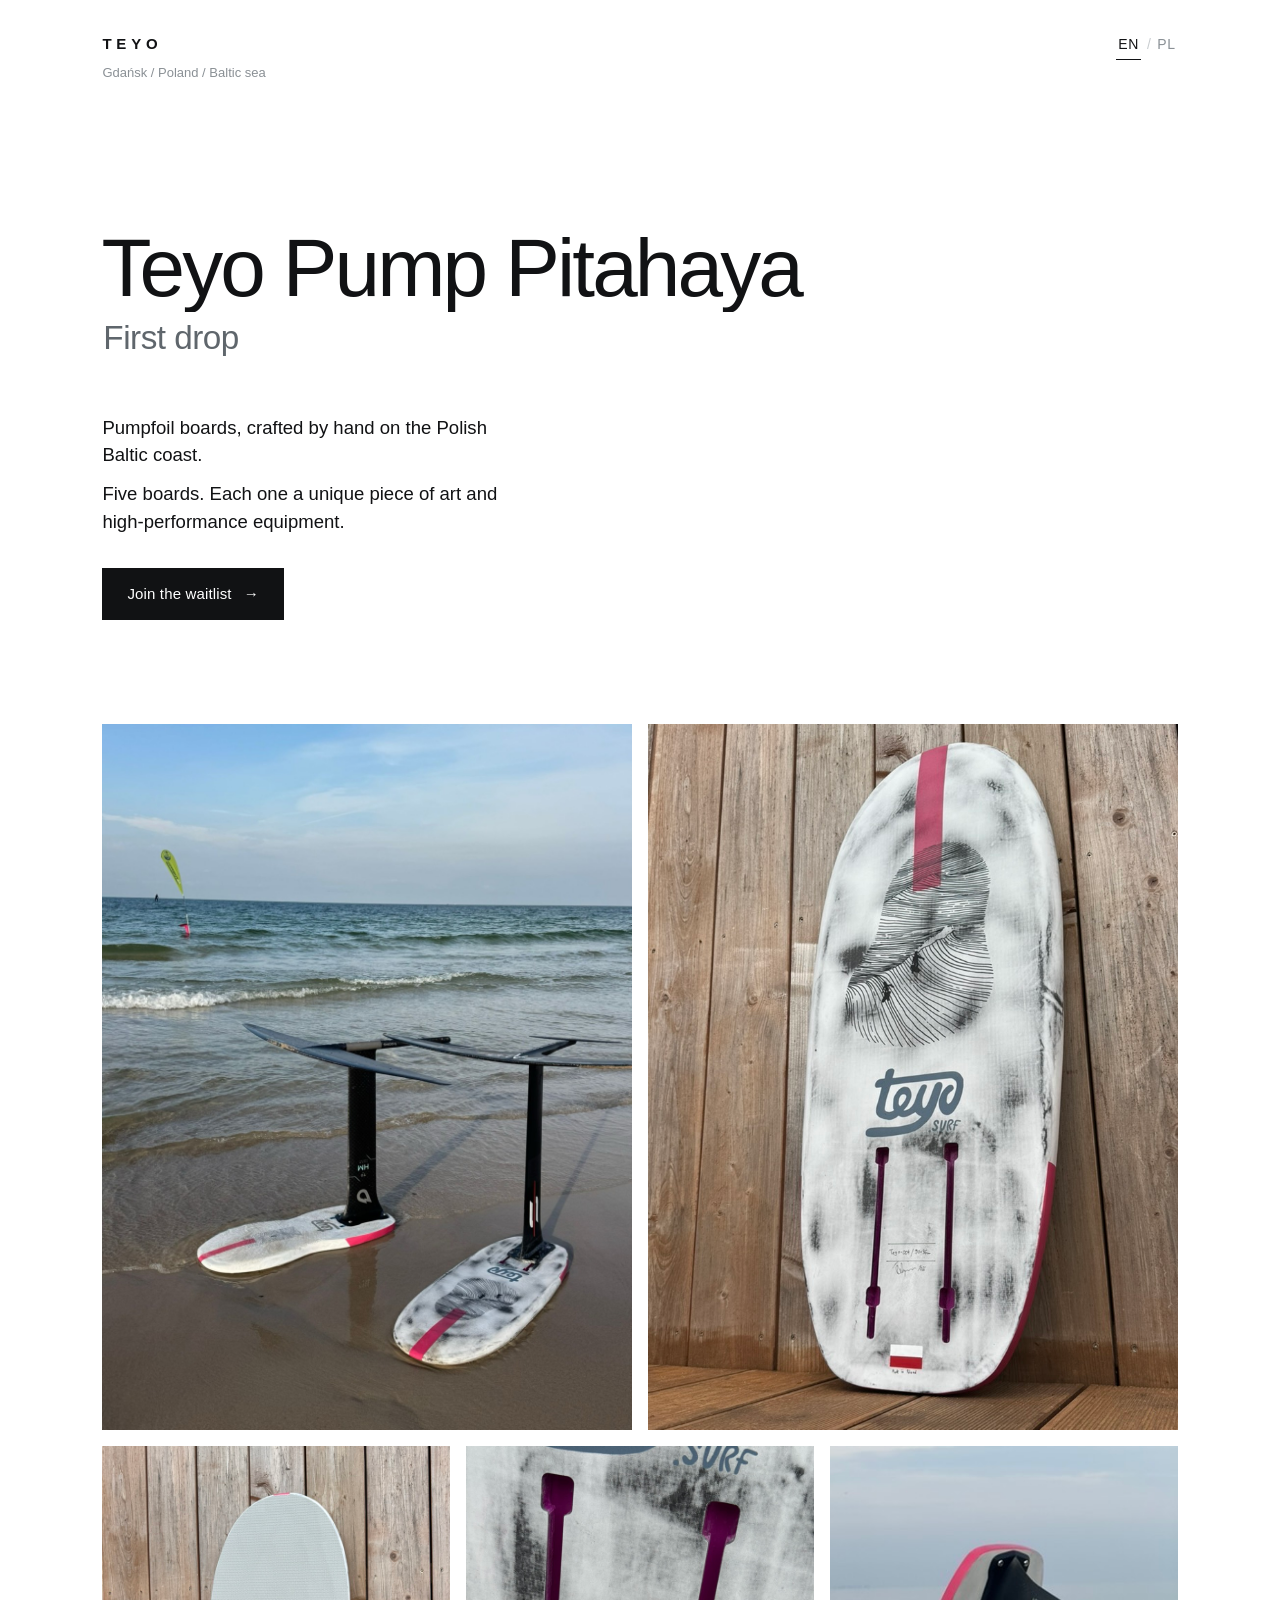
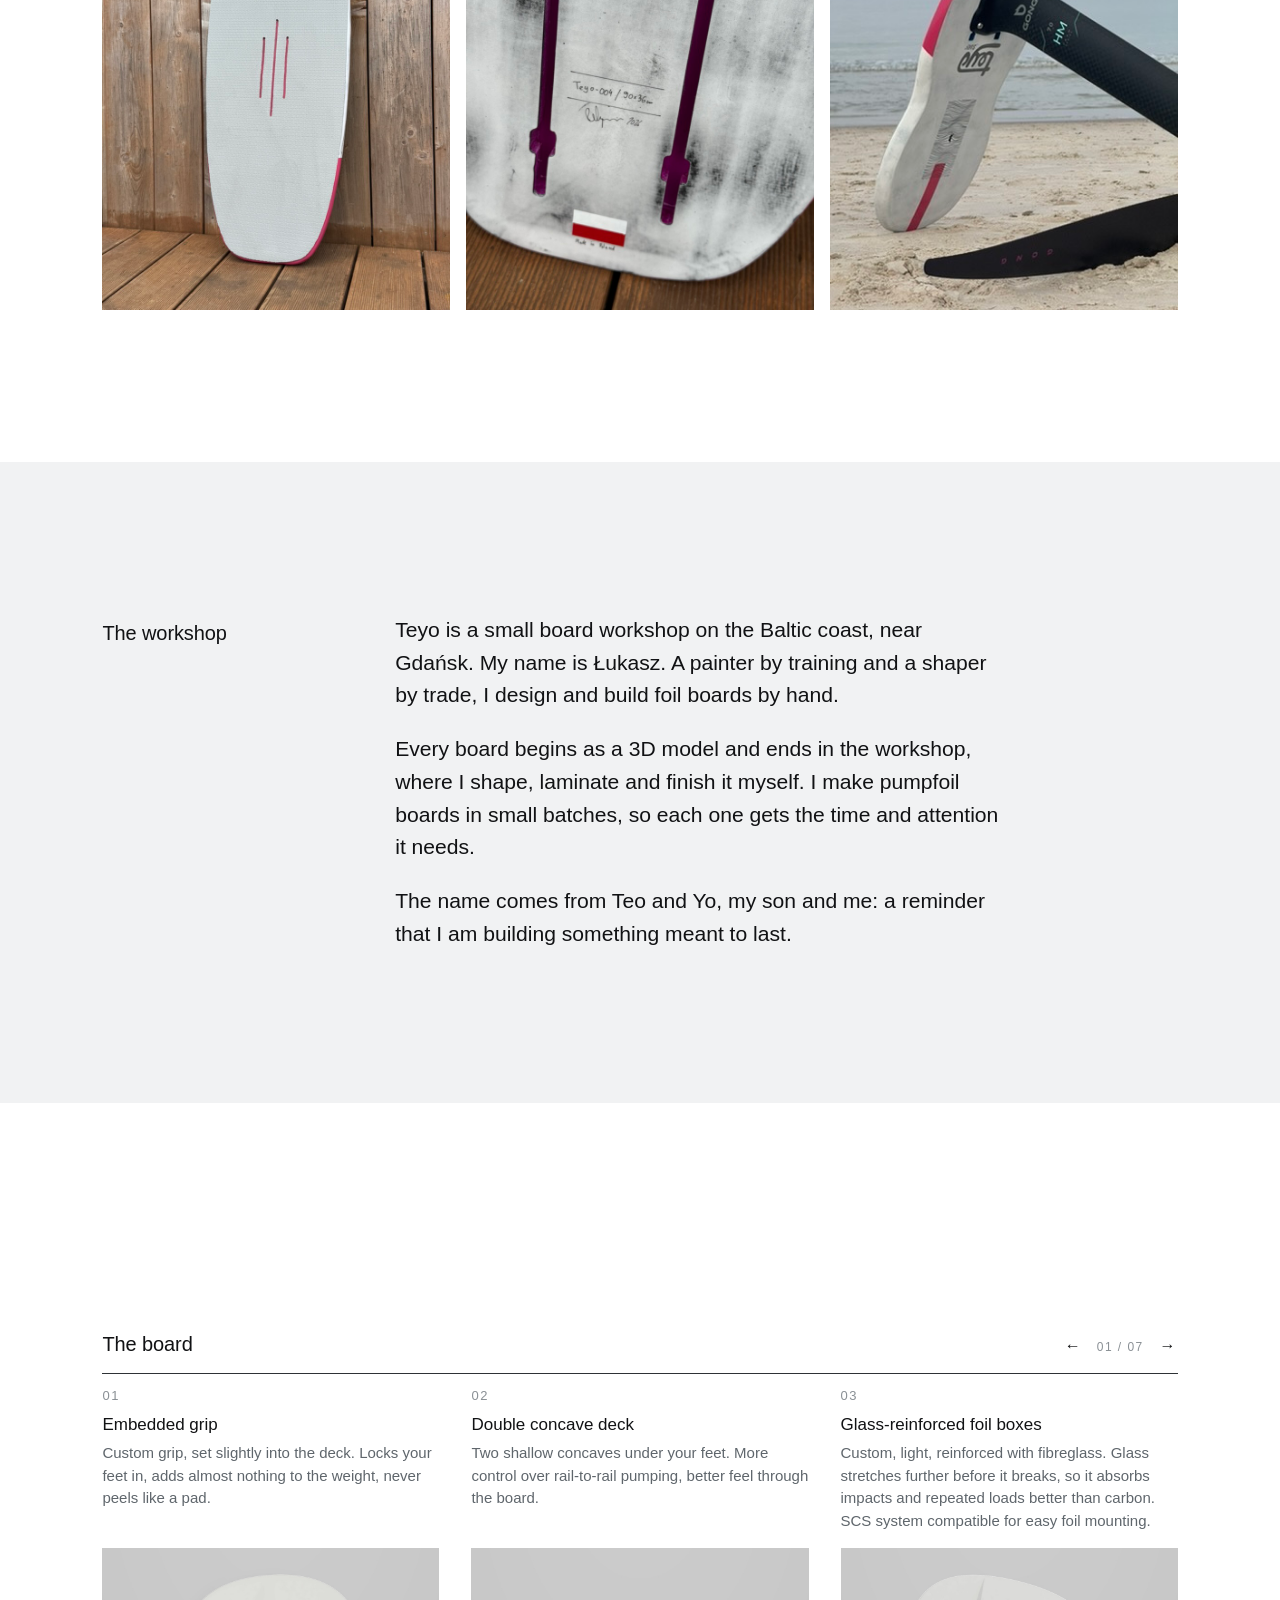
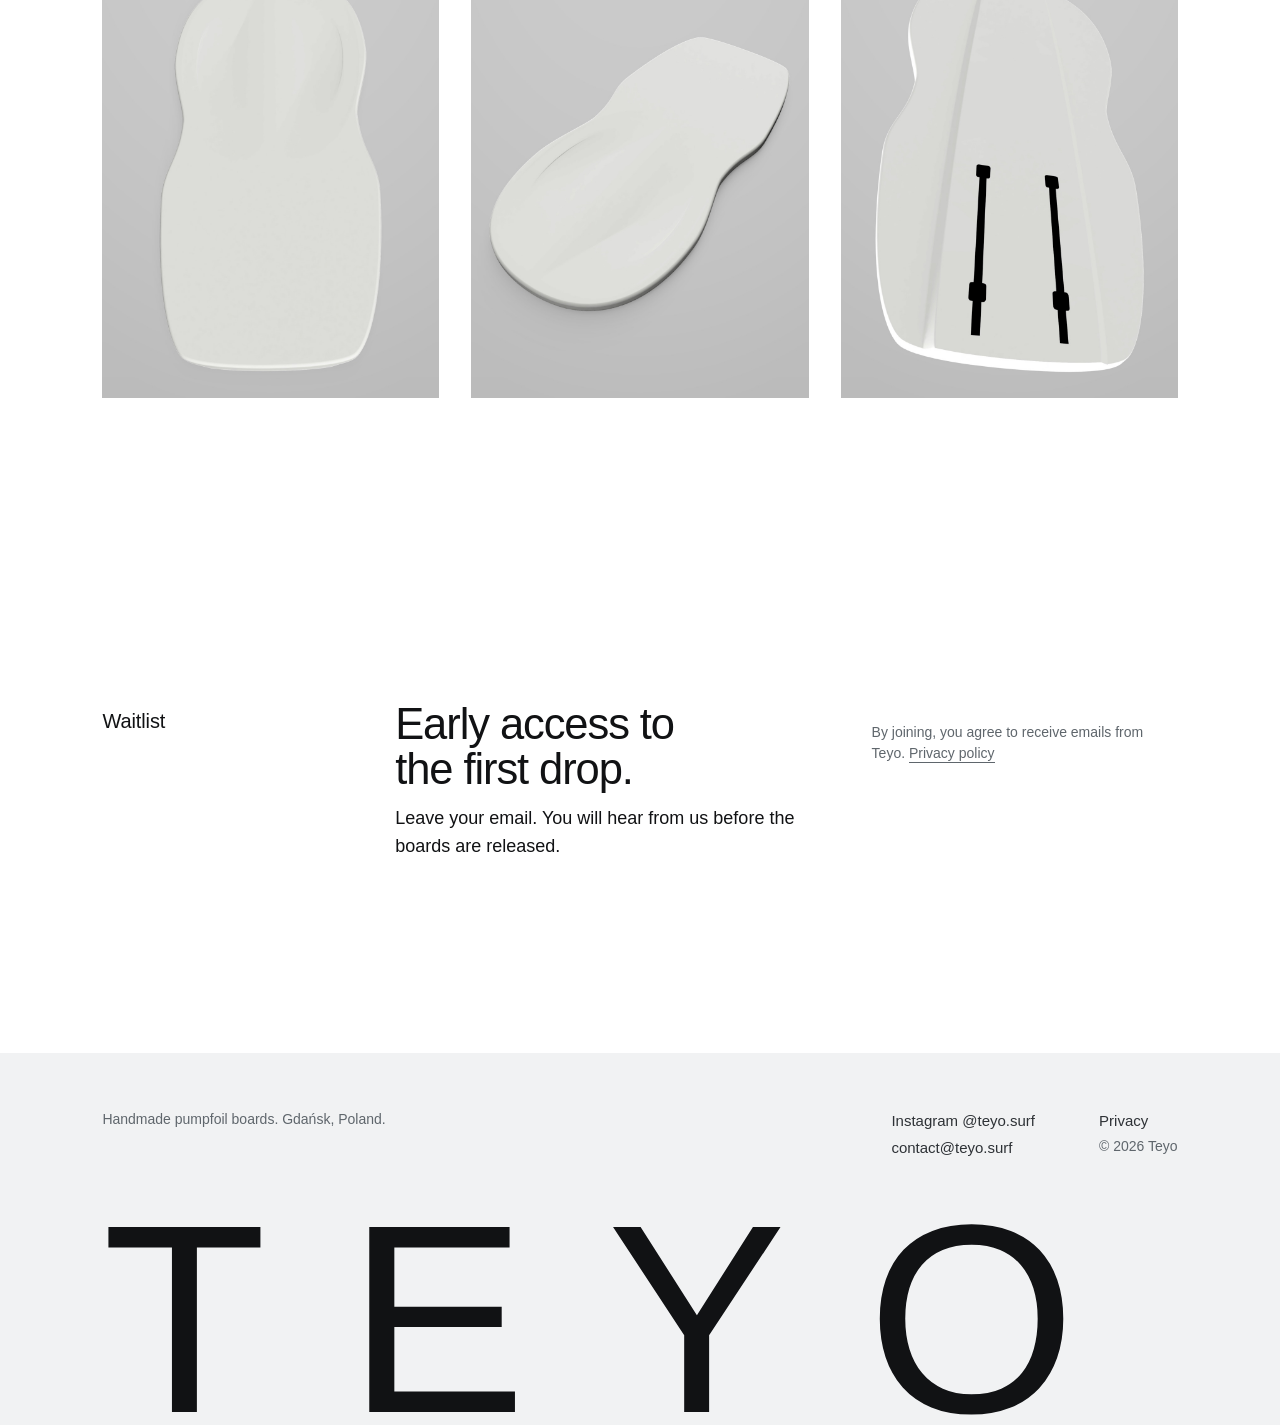
==== commit 7bf54ab4: "Hero: Teyo Pump Pitahaya title with subtitle, stacked layout, CTA button, wider margins, smaller wor" ====
--- a/index.html
+++ b/index.html
@@ -3,7 +3,7 @@
 <head>
   <meta charset="utf-8">
   <meta name="viewport" content="width=device-width, initial-scale=1">
-  <title>Teyo pump board – First drop</title>
+  <title>Teyo Pump Pitahaya – First drop</title>
   <meta name="description" content="Handmade pumpfoil boards from the Baltic coast, Gdańsk. First drop: five numbered boards. Join the waitlist for early access.">
   <link rel="canonical" href="https://teyo.surf/">
   <link rel="alternate" hreflang="en" href="https://teyo.surf/">
@@ -28,16 +28,16 @@
   <meta property="og:type" content="website">
   <meta property="og:site_name" content="Teyo">
   <meta property="og:url" content="https://teyo.surf/">
-  <meta property="og:title" content="Teyo pump board – First drop">
+  <meta property="og:title" content="Teyo Pump Pitahaya – First drop">
   <meta property="og:description" content="Handmade pumpfoil boards from the Baltic coast. Five numbered boards. Join the waitlist for early access.">
   <meta property="og:image" content="https://teyo.surf/images/og.jpg">
   <meta property="og:image:width" content="1200">
   <meta property="og:image:height" content="630">
-  <meta property="og:image:alt" content="Teyo pump board. First drop.">
+  <meta property="og:image:alt" content="Teyo Pump Pitahaya. First drop.">
   <meta property="og:locale" content="en_GB">
   <meta name="twitter:card" content="summary_large_image">
 
-  <link rel="stylesheet" href="styles.css">
+  <link rel="stylesheet" href="styles.css?v=11">
 </head>
 <body>
   <a class="skip" href="#waitlist">Skip to waitlist</a>
@@ -58,11 +58,16 @@
   <main>
     <section class="intro">
       <div class="wrap intro__grid">
-        <h1 class="lines"><span class="line"><span data-line style="--i:0">Teyo pump board&nbsp;–</span></span> <span class="line"><span data-line style="--i:1">First drop</span></span></h1>
-        <div class="intro__text reveal" style="--d:3">
-          <p>Pumpfoil boards, crafted by hand on the Polish Baltic coast.</p>
-          <p>Five boards. Each one a unique piece of art and high-performance equipment.</p>
-          <p><a class="intro__link" href="#waitlist">Join the waitlist for early access. <span aria-hidden="true">&rarr;</span></a></p>
+        <h1 class="intro__title lines">
+          <span class="line"><span data-line style="--i:0">Teyo Pump Pitahaya</span></span><span class="sr-only"> – </span>
+          <span class="line intro__sub"><span data-line style="--i:1">First drop</span></span>
+        </h1>
+        <div class="intro__body">
+          <div class="intro__text reveal" style="--d:3">
+            <p>Pumpfoil boards, crafted by hand on the Polish Baltic coast.</p>
+            <p>Five boards. Each one a unique piece of art and high-performance equipment.</p>
+          </div>
+          <a class="button reveal" style="--d:4" href="#waitlist">Join the waitlist <span class="button__arrow" aria-hidden="true">&rarr;</span></a>
         </div>
       </div>
     </section>
@@ -219,6 +224,6 @@
     <span class="lightbox__count" aria-live="polite"></span>
   </dialog>
 
-  <script src="main.js" defer></script>
+  <script src="main.js?v=11" defer></script>
 </body>
 </html>
--- a/styles.css
+++ b/styles.css
@@ -12,7 +12,7 @@
 
   --font: -apple-system, BlinkMacSystemFont, "Helvetica Neue", Helvetica, Arial, sans-serif;
   --gutter: 20px;
-  --max: 1280px;
+  --max: 1320px;
   --section: 96px;
 
   --ease-out: cubic-bezier(0.22, 1, 0.36, 1);
@@ -116,38 +116,76 @@
   color: var(--black);
 }
 
-/* Intro */
-
-.intro { padding: 48px 0 40px; }
-
-.intro h1 {
-  margin: 0 0 28px;
-  font-size: clamp(34px, 9.2vw, 72px);
+/* Intro — one title (name + subtitle as a single heading), then text, then the action */
+
+.intro { padding: 48px 0 48px; }
+
+.intro__title {
+  margin: 0 0 48px -.04em;              /* optical: pull the big T onto the text edge */
   font-weight: 300;
+  color: var(--black);
+}
+
+.intro__title .line:first-child [data-line] {
+  font-size: clamp(36px, 9.6vw, 72px);
   line-height: 1;
   letter-spacing: -.035em;
-  color: var(--black);
+  white-space: nowrap;
+}
+
+.intro__sub [data-line] {
+  margin-top: .3em;
+  margin-left: .06em;                    /* undo the optical pull for the smaller line */
+  font-size: clamp(20px, 4.2vw, 30px);   /* about 0.4 of the name */
+  line-height: 1.15;
+  letter-spacing: -.015em;
+  color: var(--grey-1);
 }
 
 .intro__text {
-  max-width: 36ch;
-  font-size: 18px;
-  line-height: 1.4;
-  color: var(--black);
-}
-
-.intro__text p { margin: 0 0 .5em; }
-.intro__text p:last-child { margin: 0; }
-
-.intro__link {
+  max-width: 40ch;
+  font-size: clamp(17px, 1rem + .2vw, 19px);
+  line-height: 1.5;
+  color: var(--black);
+}
+
+.intro__text p { margin: 0; }
+.intro__text p + p { margin-top: .6em; }
+
+/* Primary action: a real button, square like the form's submit */
+.button {
+  display: inline-flex;
+  align-items: center;
+  gap: 12px;
+  margin-top: 32px;
+  padding: 16px 24px;
+  font-size: 15px;
   font-weight: 500;
-  text-decoration: underline;
-  text-decoration-thickness: 1px;
-  text-underline-offset: 5px;
-}
-.intro__link span { display: inline-block; transition: transform .2s; }
-.intro__link:hover { opacity: 1; }
-.intro__link:hover span { transform: translateX(4px); }
+  letter-spacing: .01em;
+  line-height: 1.2;
+  color: var(--white);
+  background: var(--black);
+  border: 1px solid var(--black);
+  text-decoration: none;
+  transition: background var(--t-hover) ease, color var(--t-hover) ease, transform var(--t-press) var(--ease-out);
+}
+.button:hover { opacity: 1; color: var(--black); background: transparent; }
+
+@media (max-width: 759px) {
+  .button { display: flex; justify-content: space-between; width: 100%; }
+}
+.button:active { transform: scale(.98); }
+.button__arrow { display: inline-block; transition: transform var(--t-ui) var(--ease-out); }
+.button:hover .button__arrow { transform: translateX(4px); }
+
+.sr-only {
+  position: absolute;
+  width: 1px;
+  height: 1px;
+  overflow: hidden;
+  clip: rect(0 0 0 0);
+  white-space: nowrap;
+}
 
 /* Photos — grey placeholder until the image file exists */
 
@@ -299,15 +337,15 @@
 }
 
 .about__text {
-  max-width: 36ch;
-  font-size: clamp(21px, 2.3vw, 30px);
-  font-weight: 300;
-  line-height: 1.38;
-  letter-spacing: -.01em;
-  color: var(--black);
-}
-
-.about__text p { margin: 0 0 .75em; }
+  max-width: 52ch;
+  font-size: clamp(18px, 1rem + .4vw, 22px);
+  font-weight: 400;
+  line-height: 1.55;
+  letter-spacing: 0;
+  color: var(--black);
+}
+
+.about__text p { margin: 0 0 1em; }
 .about__text p:last-child { margin: 0; }
 
 /* Features carousel */
@@ -480,7 +518,7 @@
 
 /* Signature: the headline rises line by line from behind its own baseline */
 .lines .line { display: block; overflow: hidden; padding-bottom: .1em; margin-bottom: -.1em; }
-.lines [data-line] { display: block; white-space: nowrap; }
+.lines [data-line] { display: block; }
 .js .lines [data-line] {
   transform: translateY(105%);
   animation: line-rise 1s var(--ease-out) forwards;
@@ -560,13 +598,16 @@
   .features__btn:hover,
   .lightbox__close:hover { transform: none; }
   .lightbox[open] .lightbox__stage { animation: none; }
+  .button:hover .button__arrow,
+  .button:active { transform: none; }
 }
 
 @media (min-width: 760px) {
-  :root { --gutter: 40px; --section: 152px; }
+  :root { --gutter: clamp(40px, 8vw, 128px); --section: 152px; }
 
   .topbar .wrap { padding-top: 32px; padding-bottom: 32px; }
-  .intro { padding: 72px 0 56px; }
+  .intro { padding: 112px 0 104px; }
+  .intro__title { margin-bottom: 56px; }
 
   /* Desktop: two large photos, then three */
   .photos {
@@ -584,14 +625,8 @@
 }
 
 @media (min-width: 960px) {
-  /* Headline left, intro text right, bottoms aligned */
-  .intro__grid {
-    display: grid;
-    grid-template-columns: 8fr 4fr;
-    gap: 48px;
-    align-items: end;
-  }
-  .intro h1 { margin: 0; font-size: clamp(56px, 6.2vw, 92px); }
+  .intro__title .line:first-child [data-line] { font-size: clamp(56px, 6.4vw, 104px); }
+  .intro__sub [data-line] { font-size: clamp(24px, 2.6vw, 40px); }
 
   /* Every section: head in the left quarter, content in the rest */
   .section-grid {
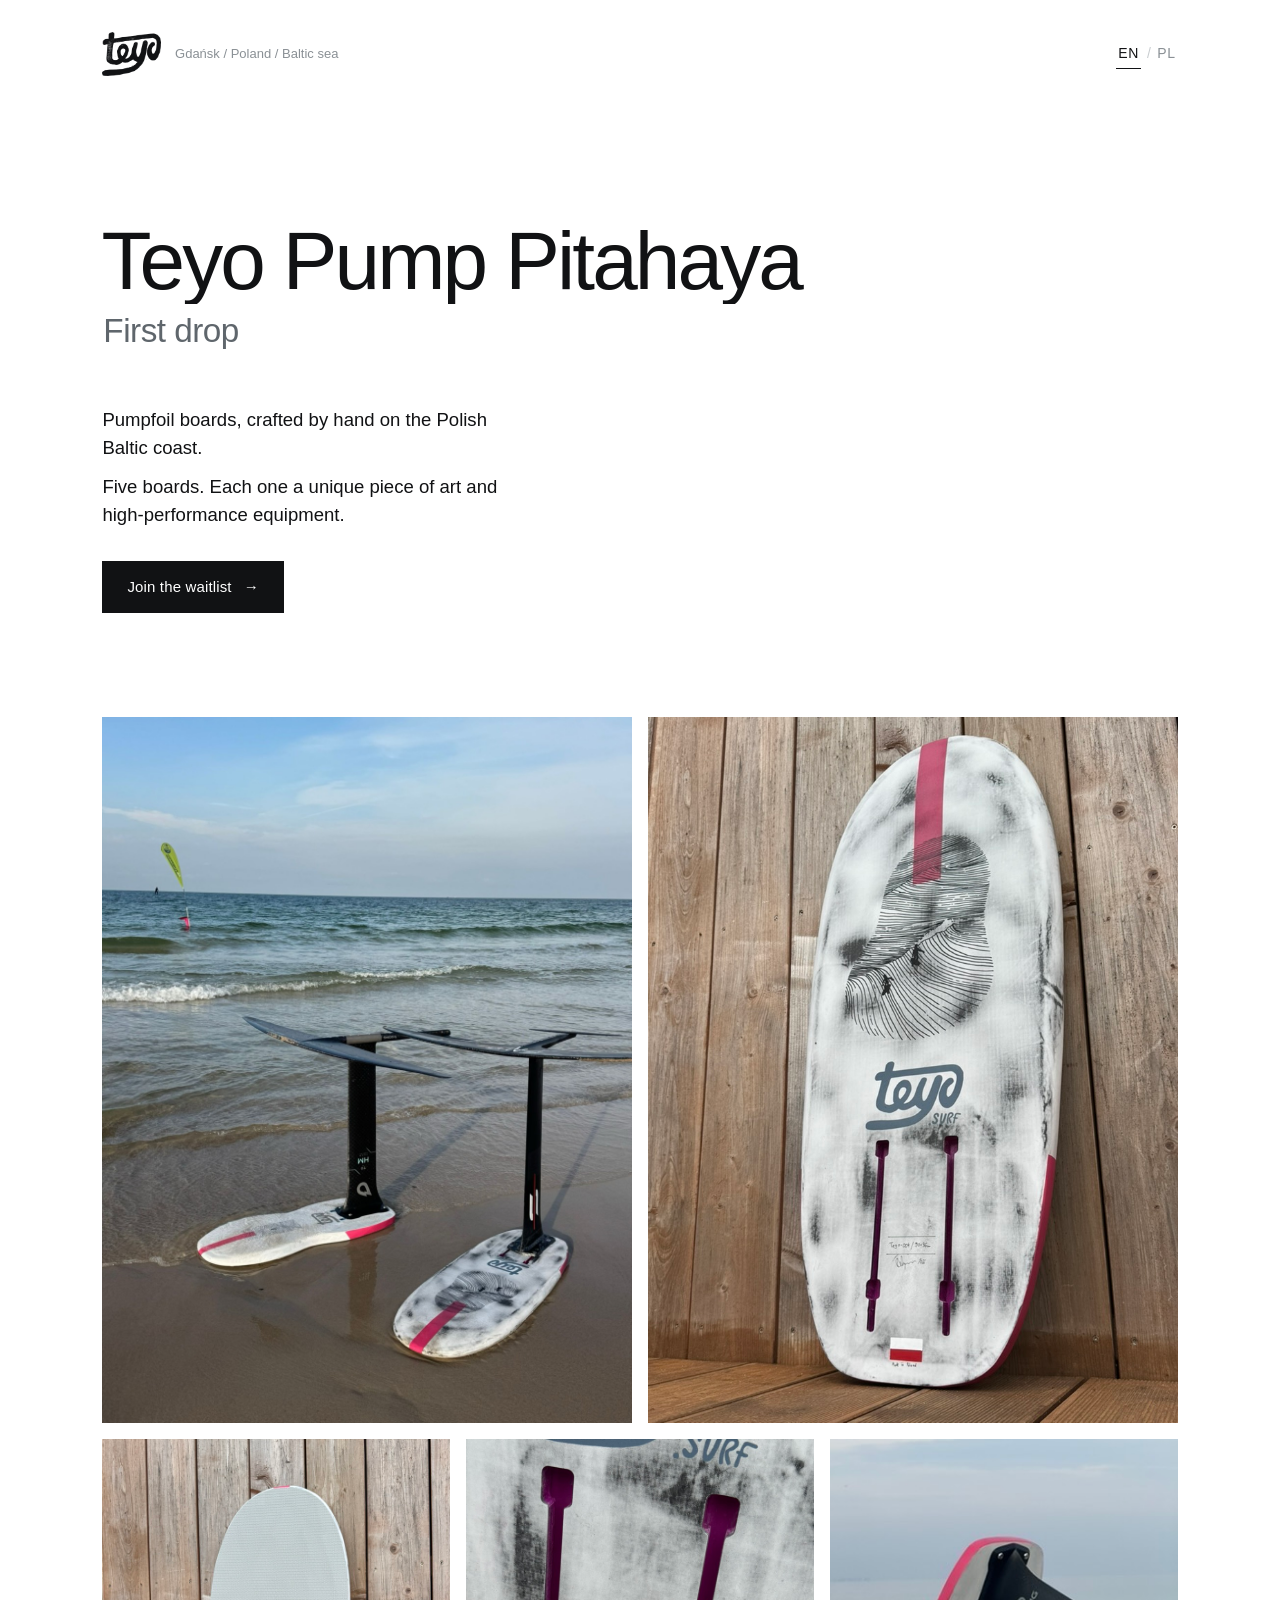
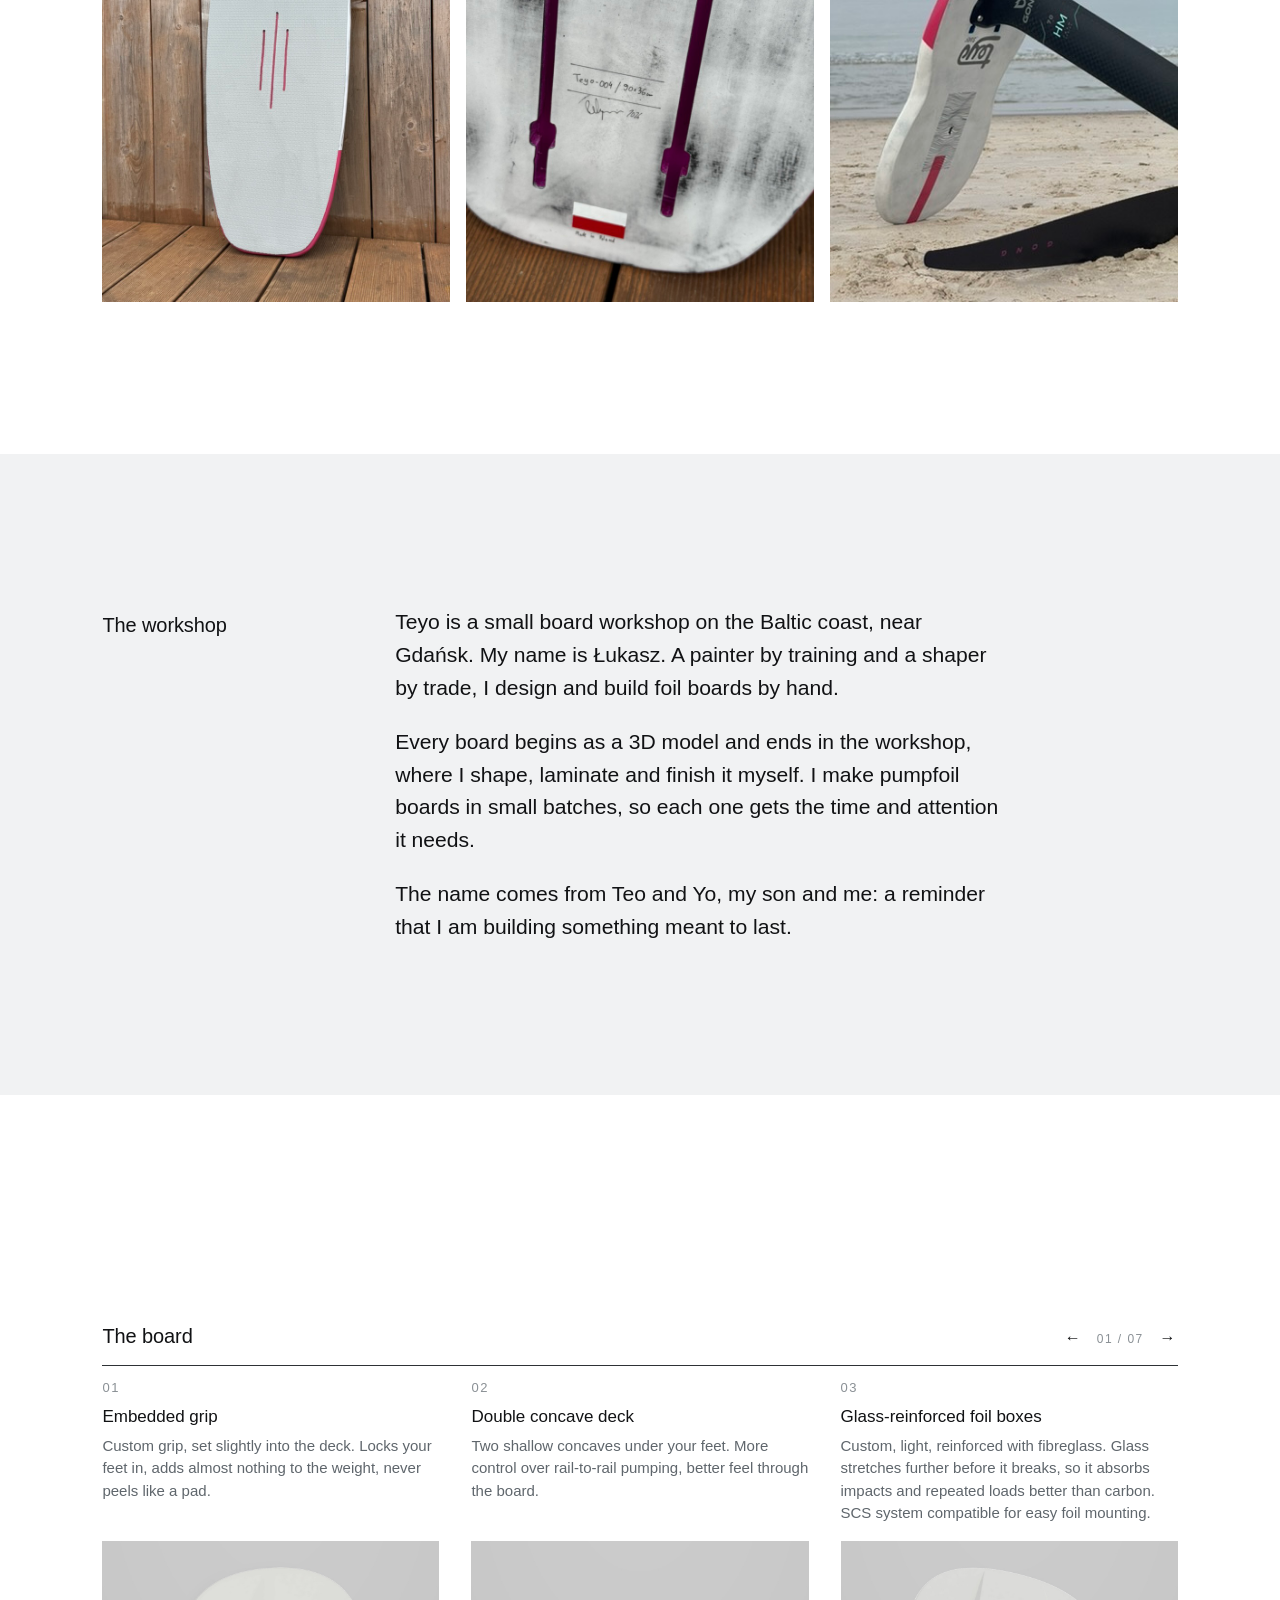
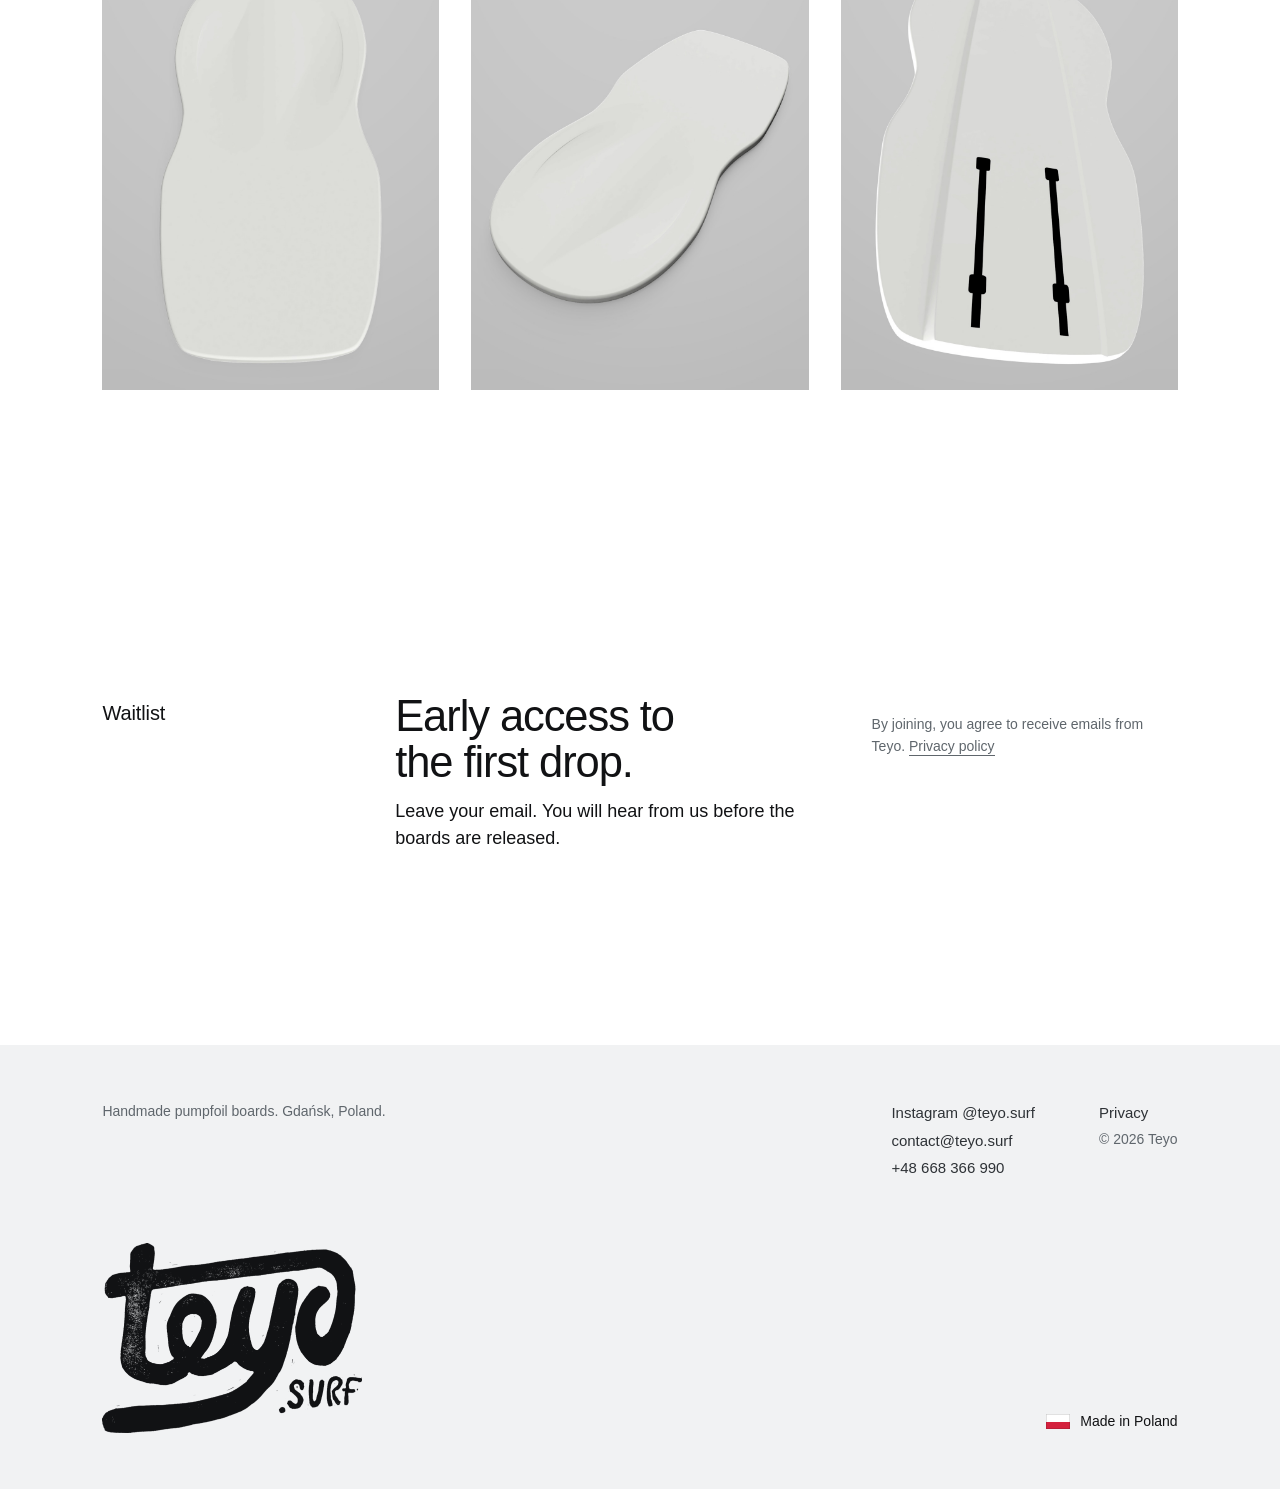
==== commit 458b08a9: "Linocut logo, logo favicons, link preview with logo, Made in Poland and phone in footer Co-Authored-" ====
--- a/index.html
+++ b/index.html
@@ -21,9 +21,9 @@
   <meta name="theme-color" content="#ffffff">
   <script>document.documentElement.classList.add('js')</script>
 
-  <link rel="icon" href="favicon.svg" type="image/svg+xml">
-  <link rel="icon" href="favicon-32.png" type="image/png" sizes="32x32">
-  <link rel="apple-touch-icon" href="apple-touch-icon.png">
+  <link rel="icon" href="favicon-32.png?v=12" type="image/png" sizes="32x32">
+  <link rel="icon" href="icon-512.png?v=12" type="image/png" sizes="512x512">
+  <link rel="apple-touch-icon" href="apple-touch-icon.png?v=12">
 
   <meta property="og:type" content="website">
   <meta property="og:site_name" content="Teyo">
@@ -37,7 +37,7 @@
   <meta property="og:locale" content="en_GB">
   <meta name="twitter:card" content="summary_large_image">
 
-  <link rel="stylesheet" href="styles.css?v=11">
+  <link rel="stylesheet" href="styles.css?v=14">
 </head>
 <body>
   <a class="skip" href="#waitlist">Skip to waitlist</a>
@@ -45,7 +45,7 @@
   <header class="topbar">
     <div class="wrap">
       <div class="brand">
-        <a class="wordmark" href="./">TEYO</a>
+        <a class="logo" href="./"><img src="images/logo-mark.png" alt="Teyo" width="360" height="270"></a>
         <span class="brand__place">Gdańsk / Poland / Baltic sea</span>
       </div>
       <nav class="lang label" aria-label="Language">
@@ -204,13 +204,17 @@
       <ul>
         <li><a href="https://www.instagram.com/teyo.surf/" rel="noopener">Instagram @teyo.surf</a></li>
         <li><a href="mailto:contact@teyo.surf">contact@teyo.surf</a></li>
+        <li><a href="tel:+48668366990">+48 668 366 990</a></li>
       </ul>
       <ul>
         <li><a href="privacy.html">Privacy</a></li>
         <li class="footer__small">© 2026 Teyo</li>
       </ul>
     </div>
-    <p class="wrap footer__name reveal" aria-hidden="true">TEYO</p>
+    <div class="wrap footer__name reveal">
+      <img src="images/logo-full.png" alt="" width="1040" height="759" loading="lazy">
+      <p class="made"><span class="made__flag" aria-hidden="true"></span>Made in Poland</p>
+    </div>
   </footer>
 
   <dialog class="lightbox" aria-label="Photo">
@@ -224,6 +228,6 @@
     <span class="lightbox__count" aria-live="polite"></span>
   </dialog>
 
-  <script src="main.js?v=11" defer></script>
+  <script src="main.js?v=14" defer></script>
 </body>
 </html>
--- a/styles.css
+++ b/styles.css
@@ -69,6 +69,12 @@
   color: var(--black);
 }
 
+/* Linocut logo (raster with the print texture kept) */
+.logo { display: inline-block; line-height: 0; }
+.logo img { width: auto; height: 36px; }
+.logo--small img { height: 28px; }
+@media (min-width: 760px) { .logo img { height: 44px; } .logo--small img { height: 32px; } .brand { gap: 20px; } .brand__place { font-size: 14px; } }
+
 .skip { position: absolute; left: -9999px; }
 .skip:focus { left: var(--gutter); top: 12px; z-index: 10; background: var(--white); padding: 6px 10px; }
 
@@ -77,13 +83,13 @@
 .topbar .wrap {
   display: flex;
   justify-content: space-between;
-  align-items: flex-start;
+  align-items: center;
   gap: 16px;
   padding-top: 22px;
   padding-bottom: 22px;
 }
 
-.brand { display: flex; flex-direction: column; gap: 8px; }
+.brand { display: flex; align-items: center; gap: 14px; }
 .brand__place { font-size: 13px; color: var(--grey-2); }
 
 .lang {
@@ -485,14 +491,30 @@
 .footer__small { margin: 0; color: var(--grey-1); font-size: 14px; }
 
 .footer__name {
-  margin: 56px auto 0;
-  font-size: clamp(72px, 21vw, 300px);
-  font-weight: 500;
-  line-height: .78;
-  letter-spacing: .3em;
+  display: flex;
+  align-items: flex-end;
+  justify-content: space-between;
+  gap: 24px;
+  margin: 64px auto 0;
+  padding-bottom: 56px;
+}
+.footer__name img { width: min(46%, 260px); height: auto; }
+
+/* "Made in Poland" with the flag sticker from the board */
+.made {
+  display: flex;
+  align-items: center;
+  gap: 10px;
+  margin: 0;
+  font-size: 14px;
   color: var(--black);
   white-space: nowrap;
-  user-select: none;
+}
+.made__flag {
+  width: 24px;
+  height: 15px;
+  background: linear-gradient(#fff 50%, #d4213d 50%);
+  box-shadow: inset 0 0 0 .5px rgba(17, 18, 20, .25);
 }
 
 /* Motion. Hidden states apply only under .js, so without JavaScript everything is visible.
@@ -562,8 +584,8 @@
 .lang a + a::before { position: static; }
 .footer a:hover { text-decoration: none; }
 
-.wordmark { display: inline-block; transition: transform var(--t-hover) var(--ease-out); }
-.wordmark:hover { opacity: 1; transform: translateX(2px); }
+.logo { transition: transform var(--t-ui) var(--ease-out); }
+.logo:hover { opacity: 1; transform: rotate(-3deg); }
 
 .features__btn { transition: transform var(--t-hover) var(--ease-out), opacity var(--t-hover) ease; }
 .features__btn[data-dir="-1"]:hover { transform: translateX(-3px); }
@@ -594,7 +616,7 @@
   .photos .photo--zoom:hover img,
   .features .photo--zoom:hover img,
   .feature:hover .feature__title,
-  .wordmark:hover,
+  .logo:hover,
   .features__btn:hover,
   .lightbox__close:hover { transform: none; }
   .lightbox[open] .lightbox__stage { animation: none; }
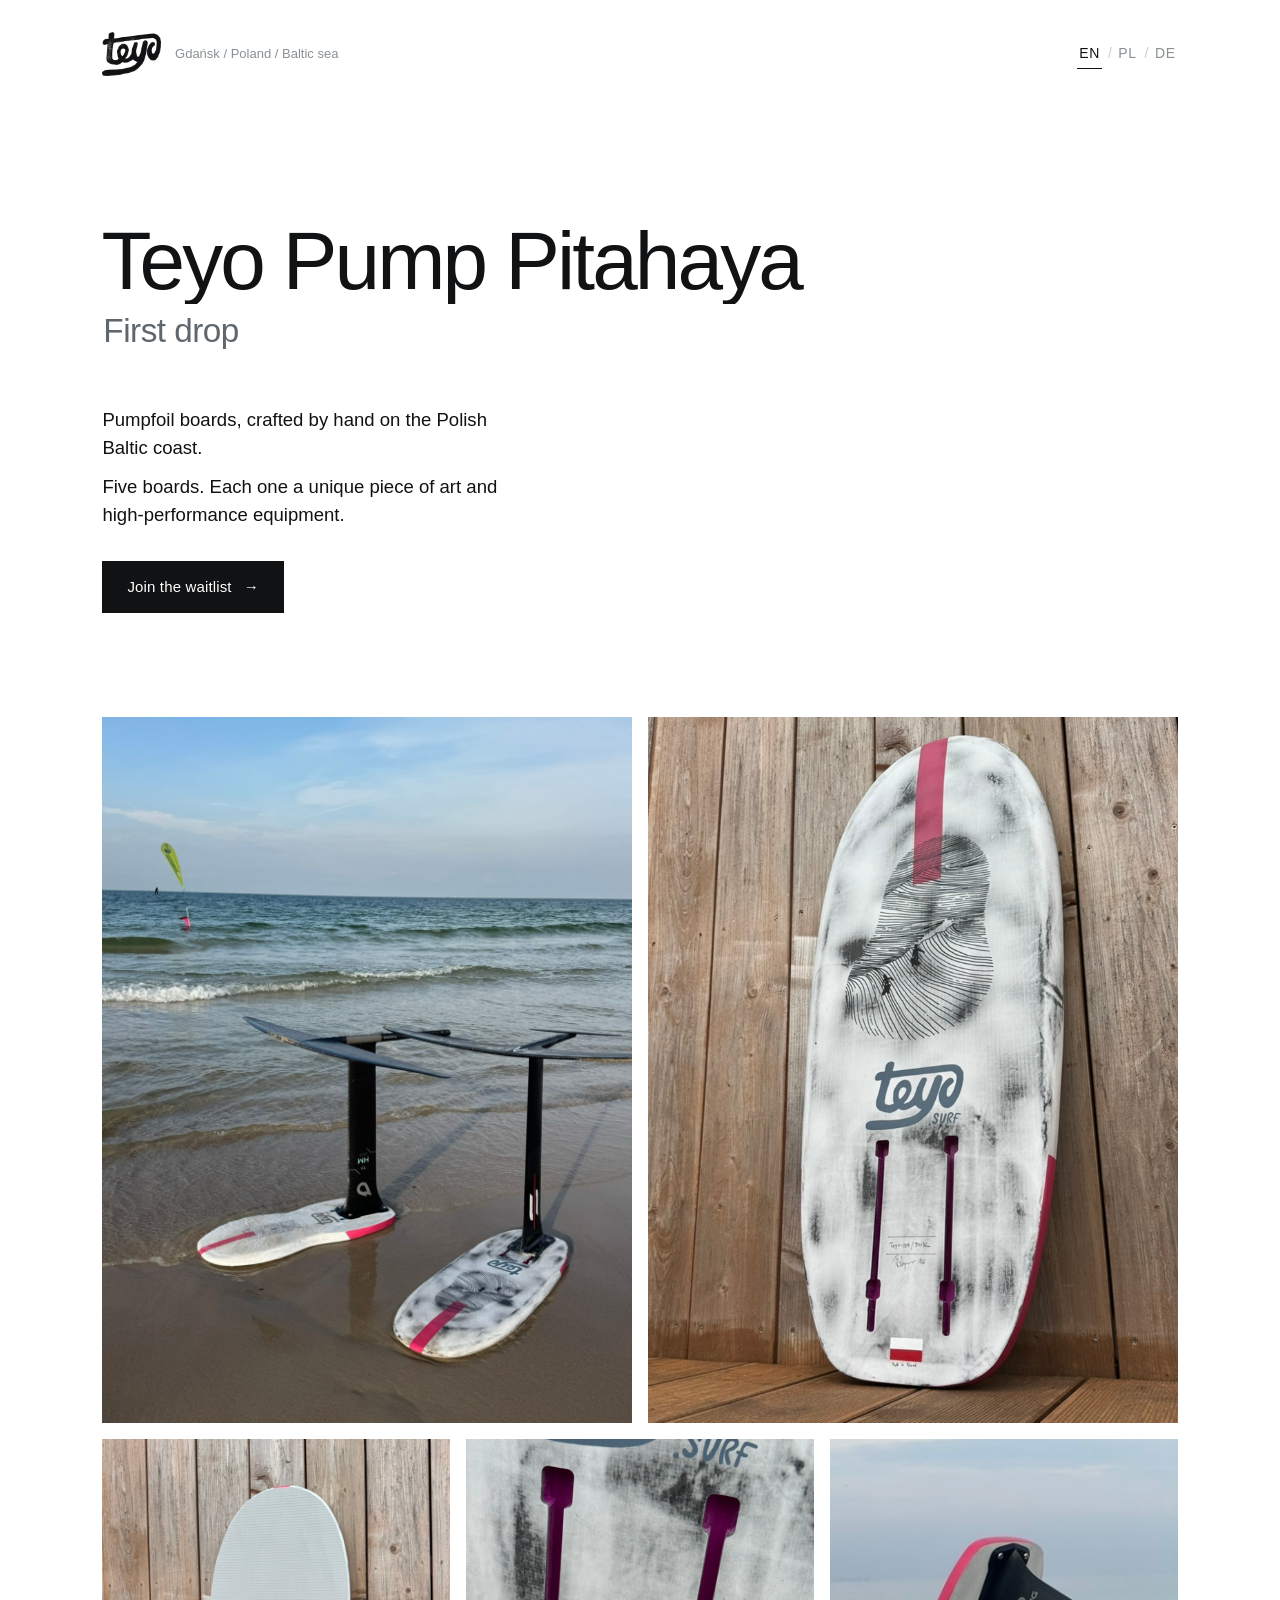
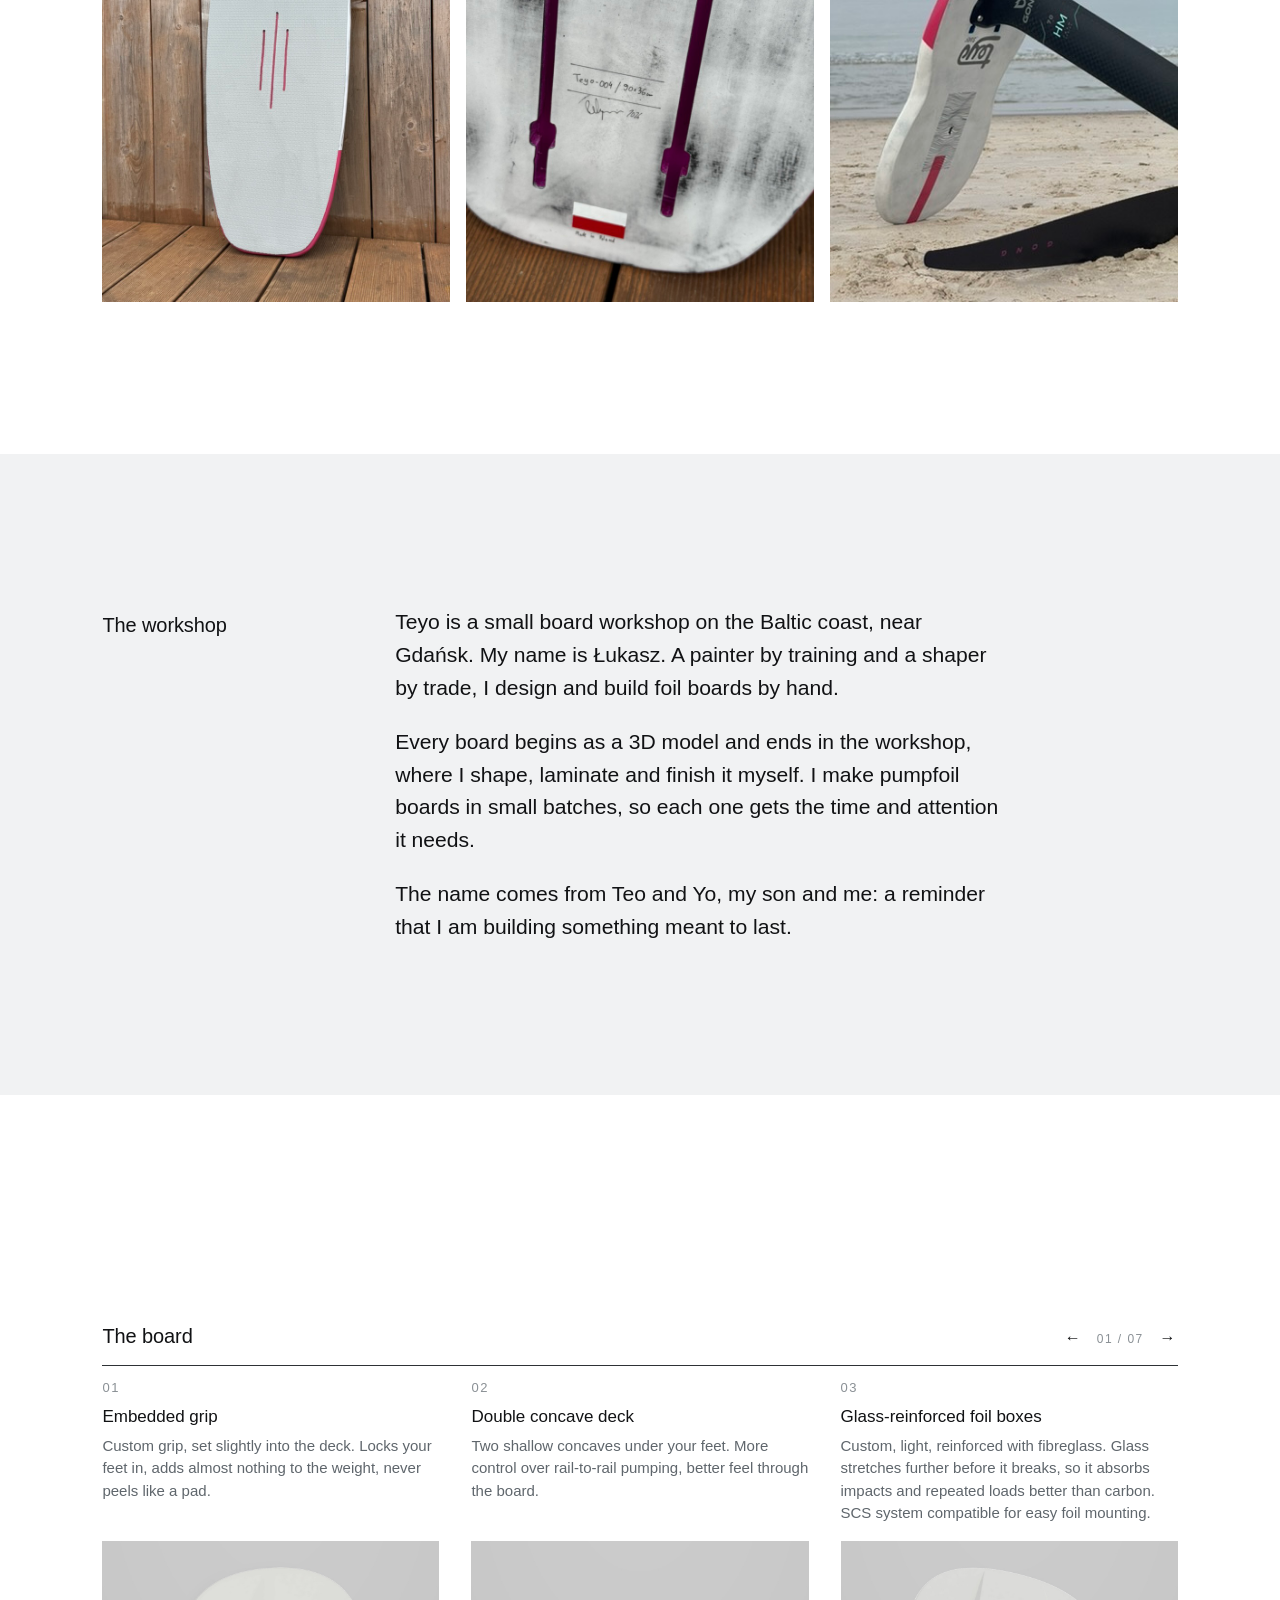
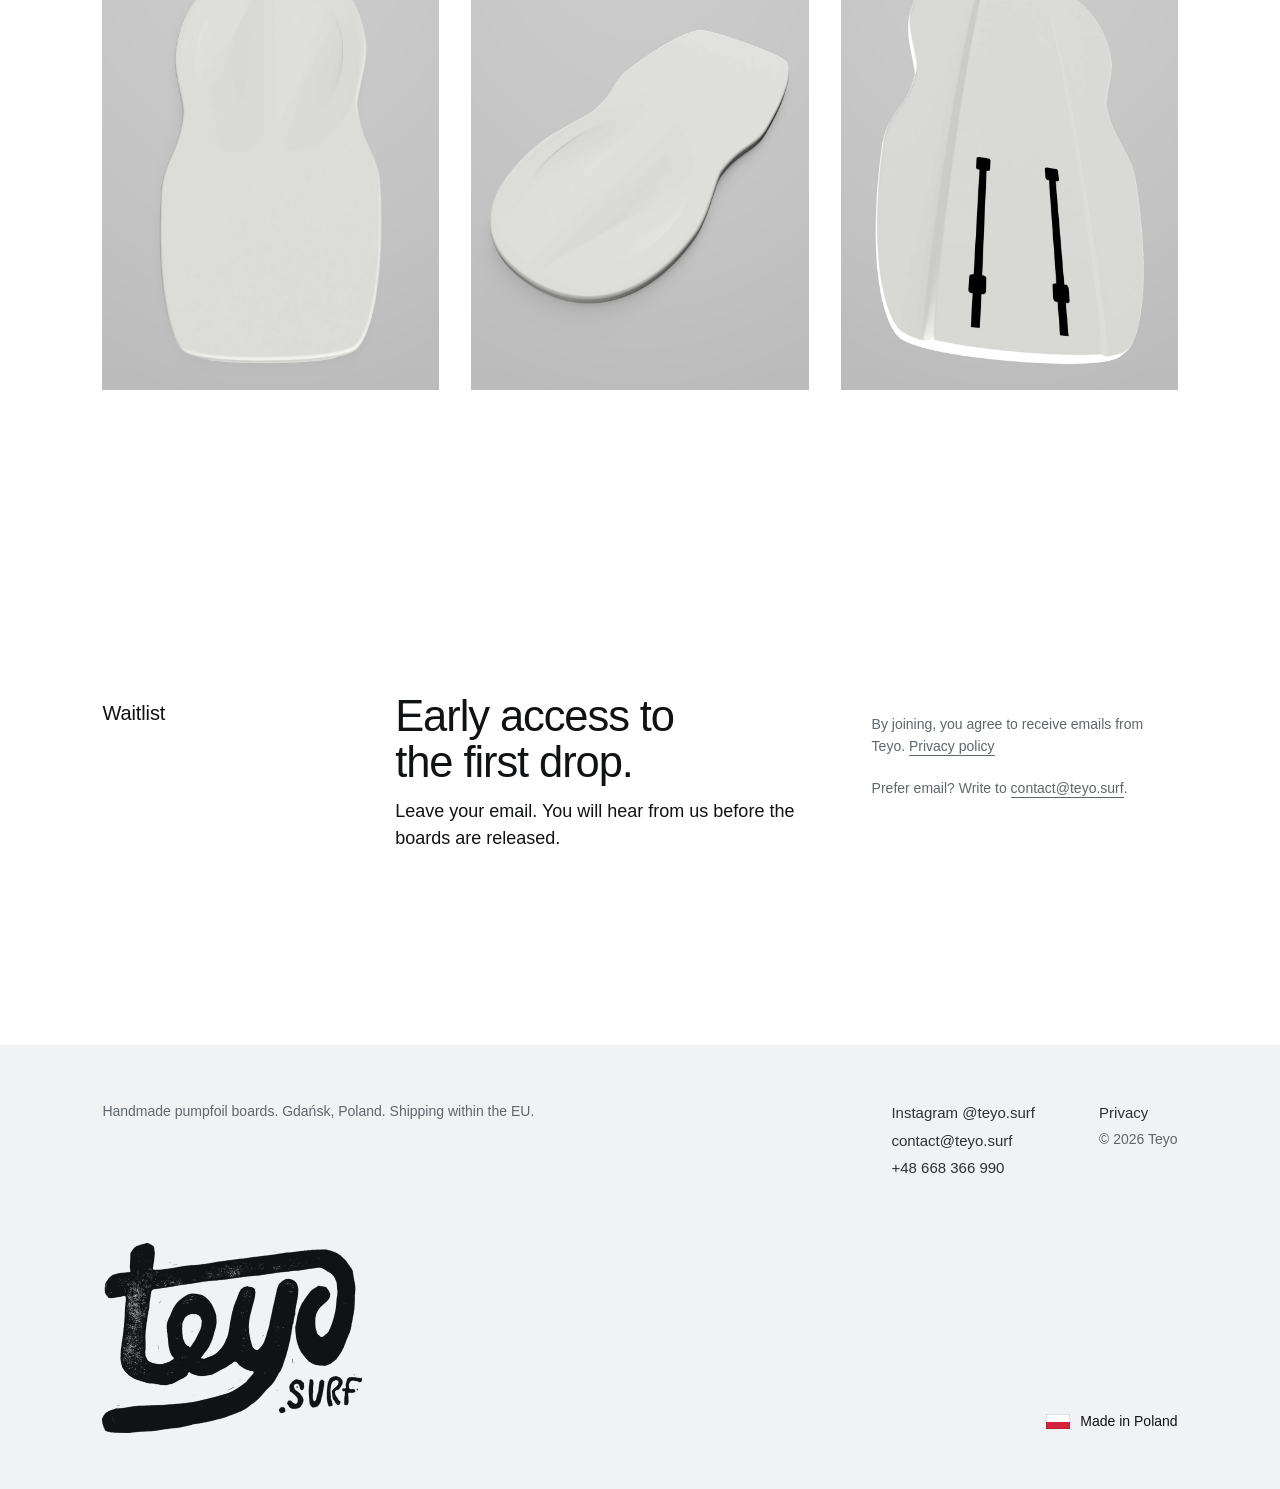
==== commit d7c1290f: "German version, EN/PL/DE switch, agent files (JSON-LD, llms.txt, robots, sitemap), EU shipping, heav" ====
--- a/index.html
+++ b/index.html
@@ -8,14 +8,20 @@
   <link rel="canonical" href="https://teyo.surf/">
   <link rel="alternate" hreflang="en" href="https://teyo.surf/">
   <link rel="alternate" hreflang="pl" href="https://teyo.surf/pl/">
+  <link rel="alternate" hreflang="de" href="https://teyo.surf/de/">
   <link rel="alternate" hreflang="x-default" href="https://teyo.surf/">
-  <!-- First visit with a Polish browser language: go to the Polish version.
-       A manual choice in the EN / PL switch is remembered and wins. -->
+  <!-- First visit with a Polish or German browser language: go to that version.
+       A manual choice in the language switch is remembered and wins. -->
   <script>
     try {
-      if (!localStorage.getItem('teyo-lang') &&
-          (navigator.languages || [navigator.language]).some(function (l) { return /^pl\b/i.test(l); }))
-        location.replace('pl/' + location.hash);
+      if (!localStorage.getItem('teyo-lang')) {
+        var langs = navigator.languages || [navigator.language];
+        for (var i = 0; i < langs.length; i++) {
+          var m = /^(pl|de)\b/i.exec(langs[i]);
+          if (m) { location.replace('{l}/'.replace('{l}', m[1].toLowerCase()) + location.hash); break; }
+          if (/^en\b/i.test(langs[i])) break;
+        }
+      }
     } catch (e) {}
   </script>
   <meta name="theme-color" content="#ffffff">
@@ -37,7 +43,124 @@
   <meta property="og:locale" content="en_GB">
   <meta name="twitter:card" content="summary_large_image">
 
-  <link rel="stylesheet" href="styles.css?v=14">
+  <link rel="stylesheet" href="styles.css?v=16">
+  <script type="application/ld+json">
+{
+  "@context": "https://schema.org",
+  "@graph": [
+    {
+      "@type": "Organization",
+      "@id": "https://teyo.surf/#teyo",
+      "name": "Teyo",
+      "url": "https://teyo.surf/",
+      "logo": "https://teyo.surf/images/logo-full.png",
+      "image": "https://teyo.surf/images/og.jpg",
+      "legalName": "AHOLA Łukasz Ratajczyk",
+      "taxID": "5832995668",
+      "email": "contact@teyo.surf",
+      "telephone": "+48668366990",
+      "address": {
+        "@type": "PostalAddress",
+        "addressLocality": "Gdańsk",
+        "addressCountry": "PL"
+      },
+      "founder": {
+        "@type": "Person",
+        "name": "Łukasz Ratajczyk",
+        "jobTitle": "Shaper"
+      },
+      "areaServed": {
+        "@type": "AdministrativeArea",
+        "name": "European Union"
+      },
+      "sameAs": [
+        "https://www.instagram.com/teyo.surf/"
+      ],
+      "description": "Teyo is a small board workshop on the Baltic coast near Gdańsk, Poland. Foil boards designed and built by hand by Łukasz, a painter by training and a shaper by trade."
+    },
+    {
+      "@type": "WebSite",
+      "@id": "https://teyo.surf/#website",
+      "url": "https://teyo.surf/",
+      "name": "Teyo",
+      "inLanguage": "en",
+      "publisher": {
+        "@id": "https://teyo.surf/#teyo"
+      }
+    },
+    {
+      "@type": "Product",
+      "@id": "https://teyo.surf/#pitahaya",
+      "name": "Teyo Pump Pitahaya",
+      "alternateName": "Teyo Pump Pitahaya – First drop",
+      "description": "Handmade pumpfoil board from a small workshop on the Polish Baltic coast near Gdańsk. First drop: five numbered boards, each a unique piece of art and high-performance equipment. Waitlist open for early access. Shipping within the EU.",
+      "category": "Pumpfoil board",
+      "url": "https://teyo.surf/",
+      "brand": {
+        "@id": "https://teyo.surf/#teyo"
+      },
+      "manufacturer": {
+        "@id": "https://teyo.surf/#teyo"
+      },
+      "countryOfOrigin": "PL",
+      "image": [
+        "https://teyo.surf/images/photo-1.jpg",
+        "https://teyo.surf/images/photo-2.jpg",
+        "https://teyo.surf/images/photo-3.jpg",
+        "https://teyo.surf/images/photo-4.jpg",
+        "https://teyo.surf/images/photo-5.jpg"
+      ],
+      "additionalProperty": [
+        {
+          "@type": "PropertyValue",
+          "name": "Edition",
+          "value": "First drop, 5 numbered boards"
+        },
+        {
+          "@type": "PropertyValue",
+          "name": "Status",
+          "value": "Waitlist open, release date to be announced"
+        },
+        {
+          "@type": "PropertyValue",
+          "name": "Foil mount",
+          "value": "SCS compatible foil boxes"
+        },
+        {
+          "@type": "PropertyValue",
+          "name": "Construction",
+          "value": "Carbon skins over a closed-cell 80 kg/m³ PVC foam core, fibreglass-reinforced foil boxes"
+        },
+        {
+          "@type": "PropertyValue",
+          "name": "Deck",
+          "value": "Embedded custom grip, double concave"
+        },
+        {
+          "@type": "PropertyValue",
+          "name": "Bottom",
+          "value": "Longitudinal laminated channels"
+        },
+        {
+          "@type": "PropertyValue",
+          "name": "Artwork",
+          "value": "Hand-drawn, unique on every board"
+        },
+        {
+          "@type": "PropertyValue",
+          "name": "Shipping",
+          "value": "Within the European Union"
+        },
+        {
+          "@type": "PropertyValue",
+          "name": "Dimensions, volume, weight, price",
+          "value": "To be announced"
+        }
+      ]
+    }
+  ]
+}
+  </script>
 </head>
 <body>
   <a class="skip" href="#waitlist">Skip to waitlist</a>
@@ -51,6 +174,7 @@
       <nav class="lang label" aria-label="Language">
         <a href="./" data-lang="en" aria-current="true">EN</a>
         <a href="pl/" data-lang="pl" hreflang="pl" lang="pl">PL</a>
+        <a href="de/" data-lang="de" hreflang="de" lang="de">DE</a>
       </nav>
     </div>
   </header>
@@ -190,6 +314,7 @@
           <!-- END KIT FORM -->
 
           <p class="waitlist__note">By joining, you agree to receive emails from Teyo. <a href="privacy.html">Privacy policy</a></p>
+          <p class="waitlist__note">Prefer email? Write to <a href="mailto:contact@teyo.surf">contact@teyo.surf</a>.</p>
         </div>
         </div>
       </div>
@@ -199,7 +324,7 @@
   <footer class="footer">
     <div class="wrap footer__grid">
       <div>
-        <p class="footer__small">Handmade pumpfoil boards. Gdańsk, Poland.</p>
+        <p class="footer__small">Handmade pumpfoil boards. Gdańsk, Poland. Shipping within the EU.</p>
       </div>
       <ul>
         <li><a href="https://www.instagram.com/teyo.surf/" rel="noopener">Instagram @teyo.surf</a></li>
@@ -228,6 +353,6 @@
     <span class="lightbox__count" aria-live="polite"></span>
   </dialog>
 
-  <script src="main.js?v=14" defer></script>
+  <script src="main.js?v=16" defer></script>
 </body>
 </html>
--- a/styles.css
+++ b/styles.css
@@ -128,7 +128,7 @@
 
 .intro__title {
   margin: 0 0 48px -.04em;              /* optical: pull the big T onto the text edge */
-  font-weight: 300;
+  font-weight: 500;
   color: var(--black);
 }
 
@@ -141,6 +141,7 @@
 
 .intro__sub [data-line] {
   margin-top: .3em;
+  font-weight: 400;
   margin-left: .06em;                    /* undo the optical pull for the smaller line */
   font-size: clamp(20px, 4.2vw, 30px);   /* about 0.4 of the name */
   line-height: 1.15;
